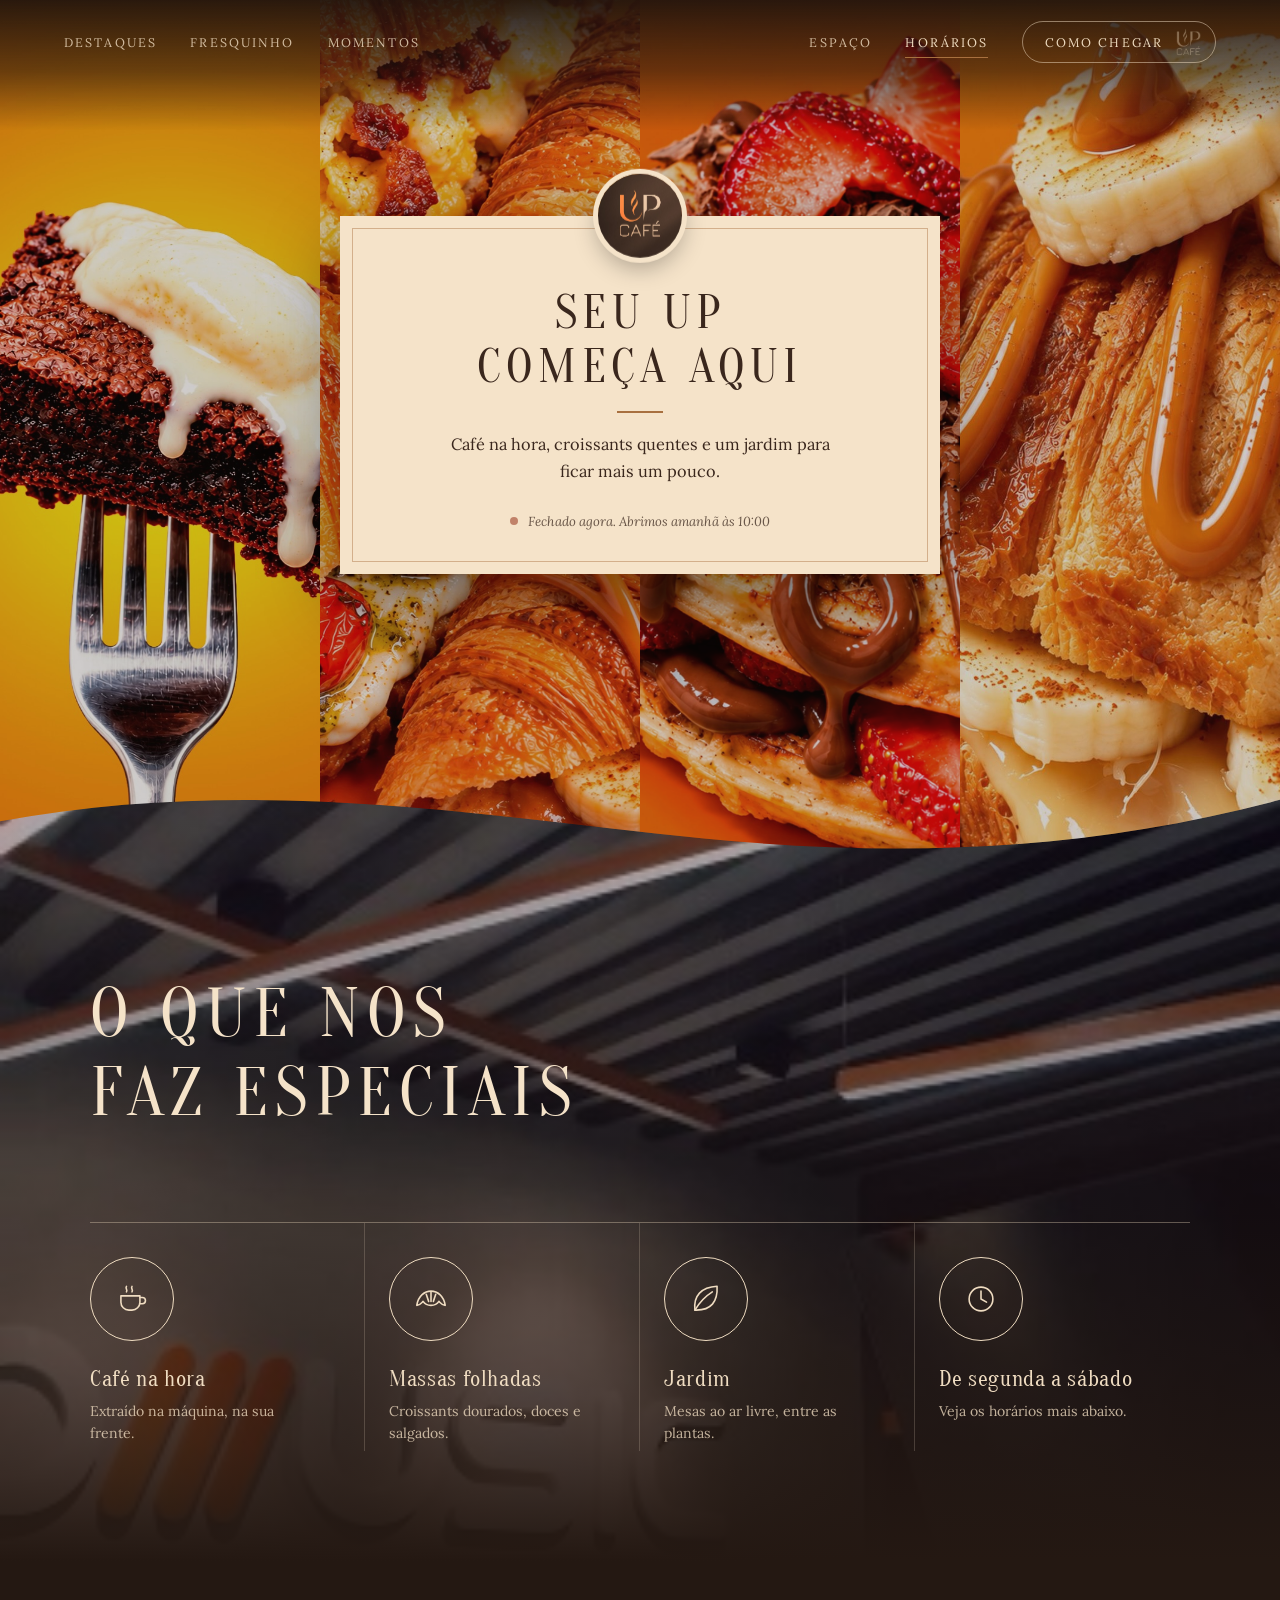
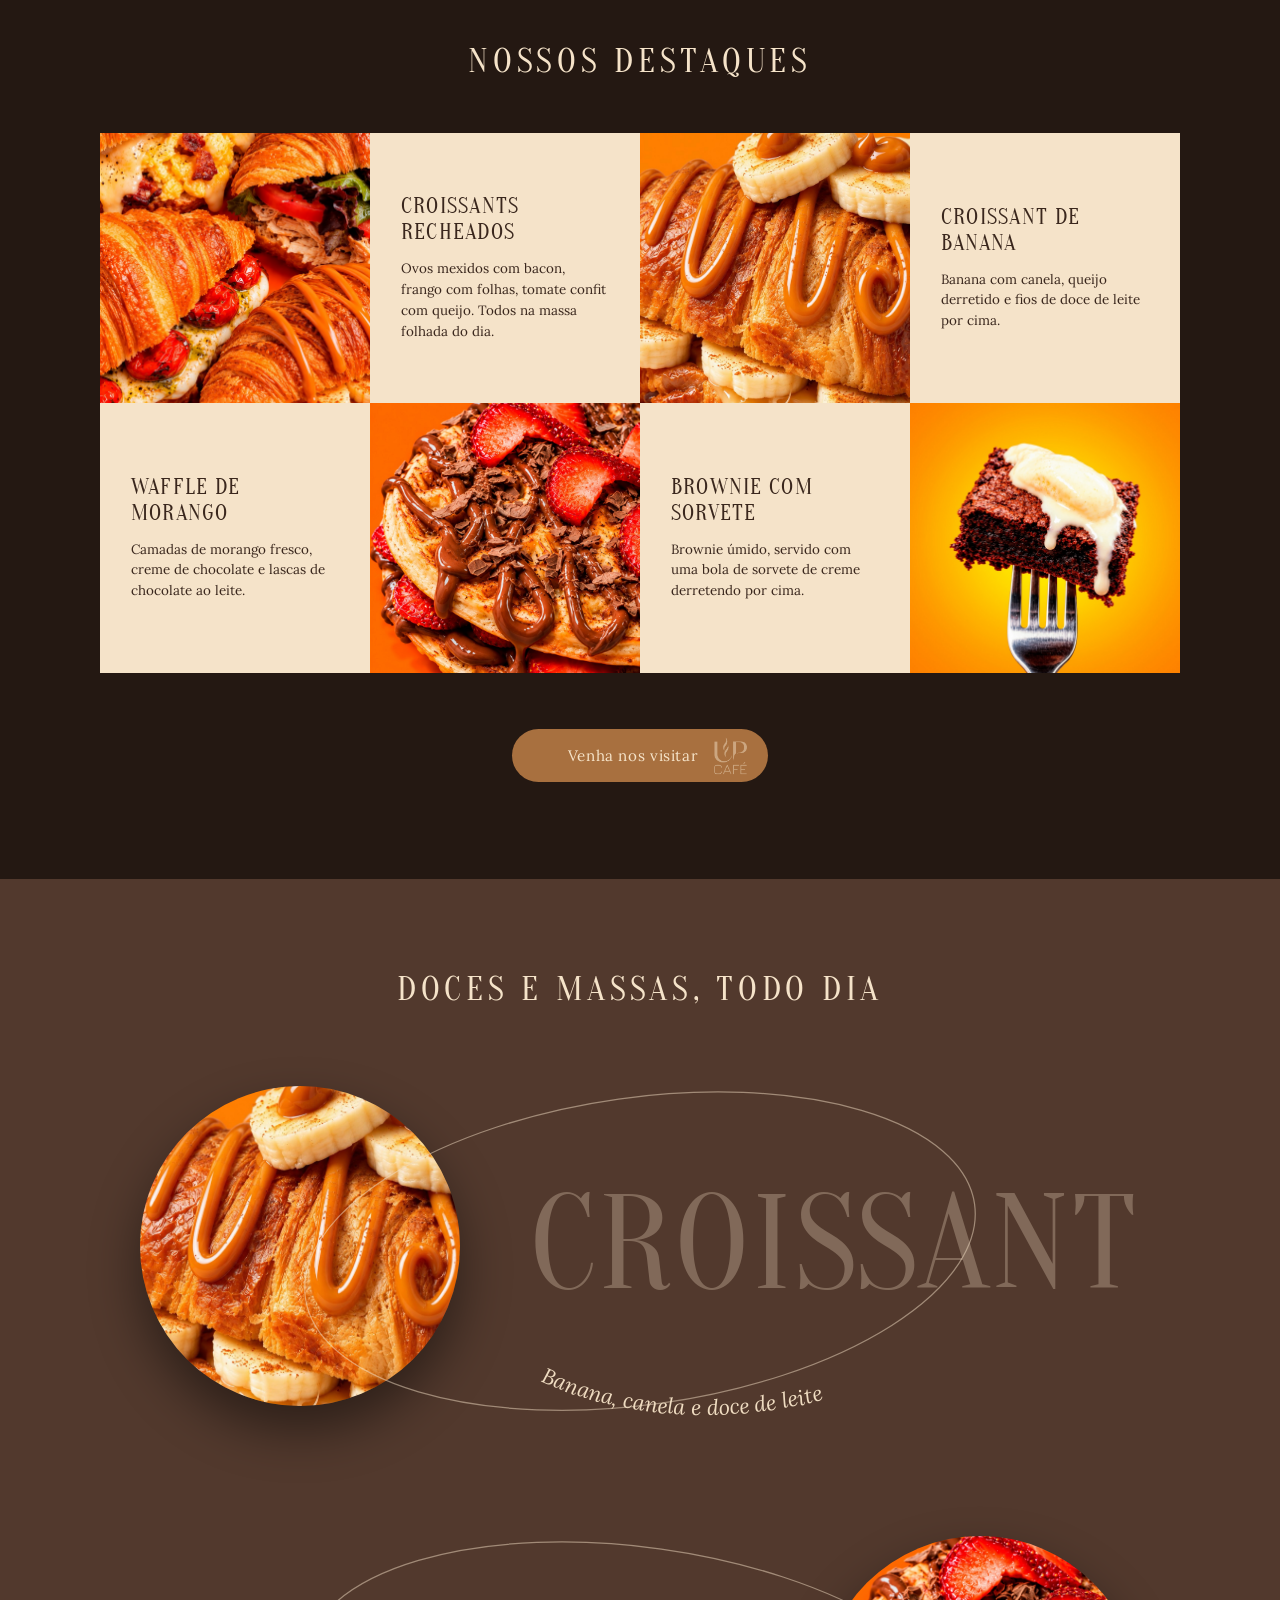
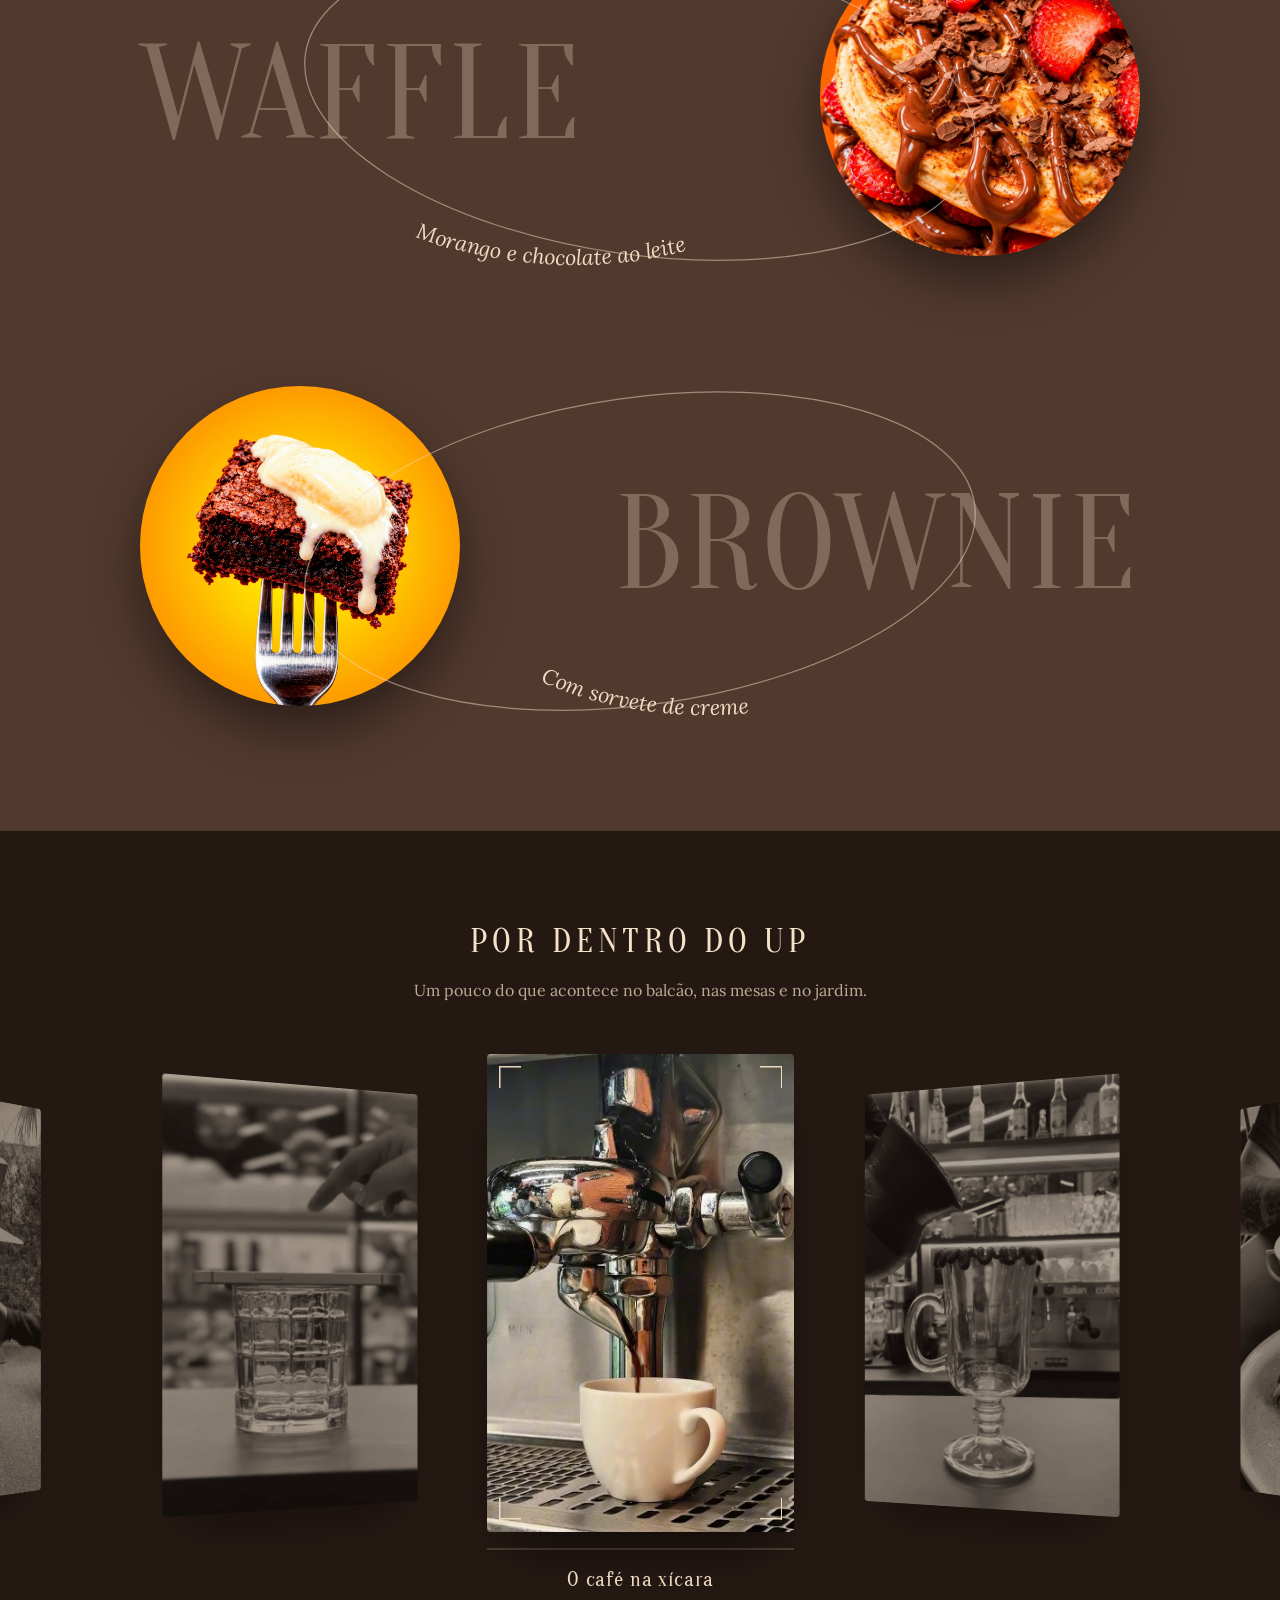
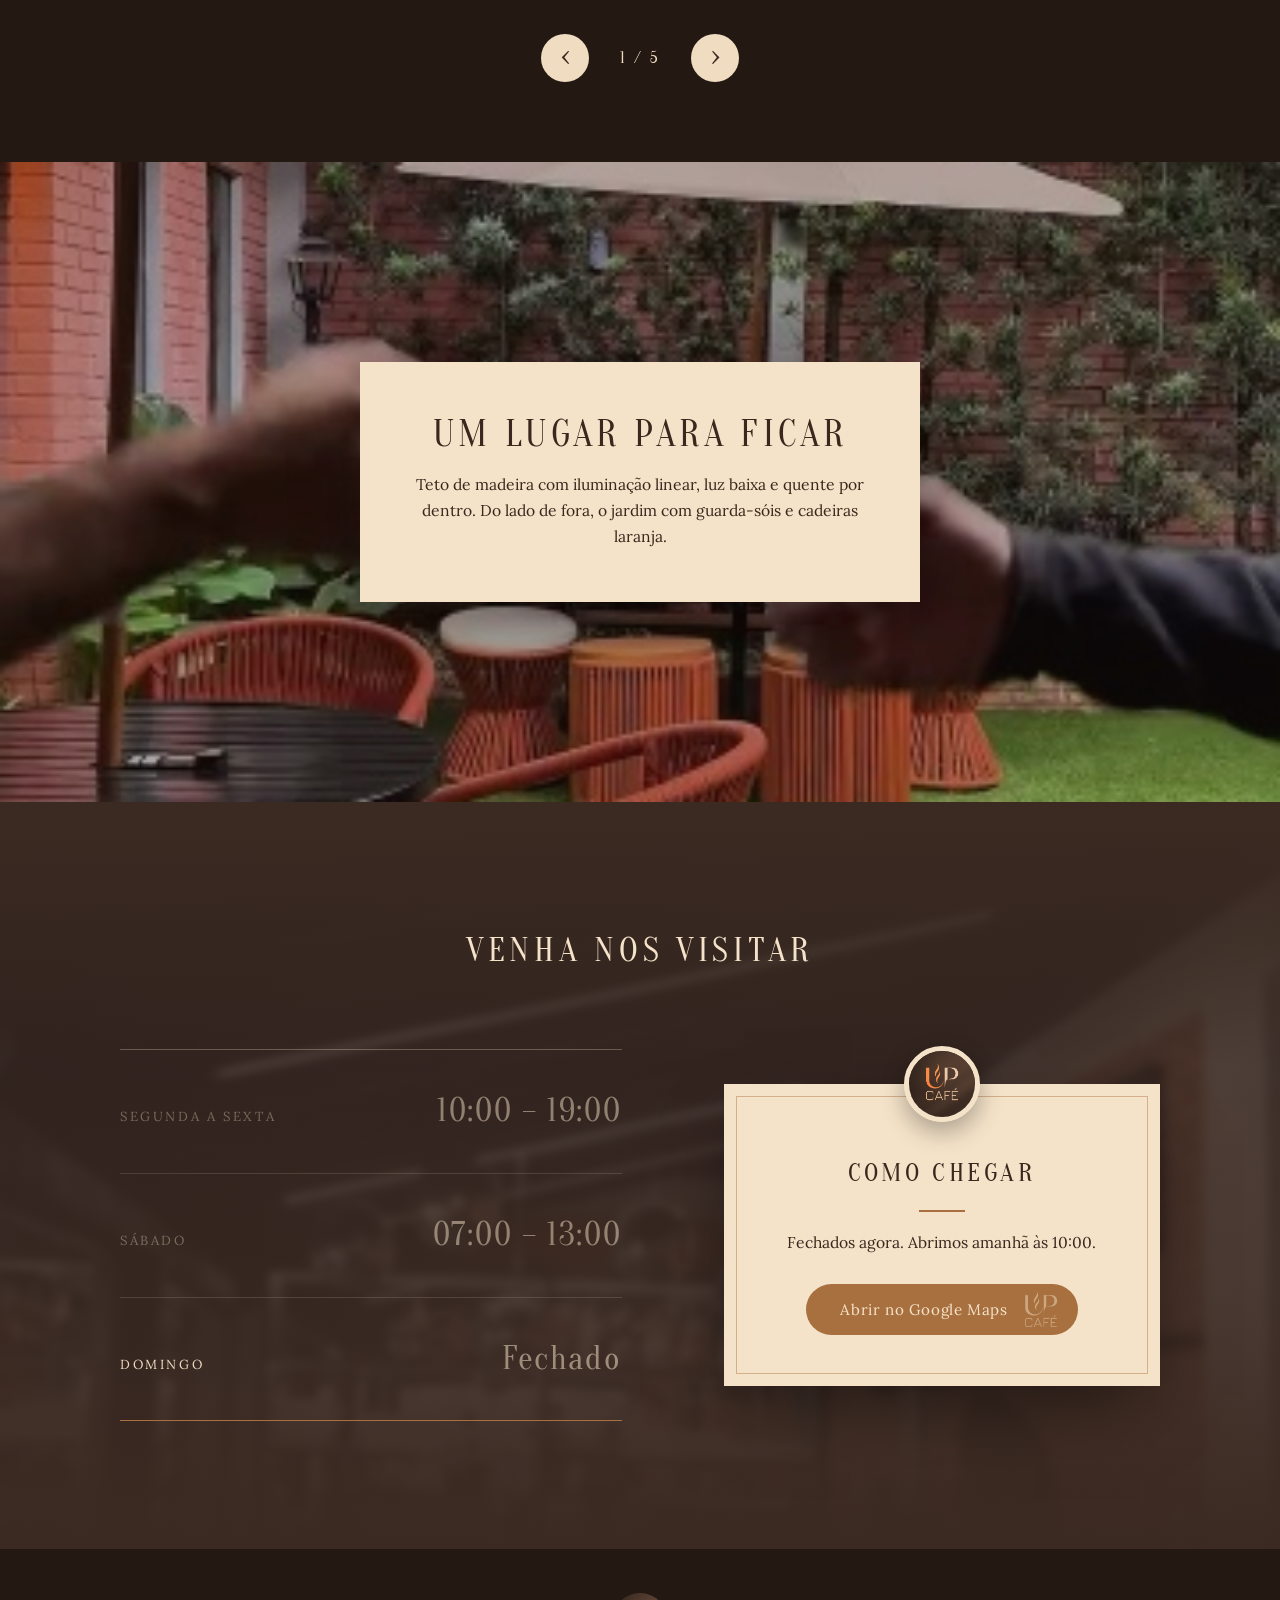
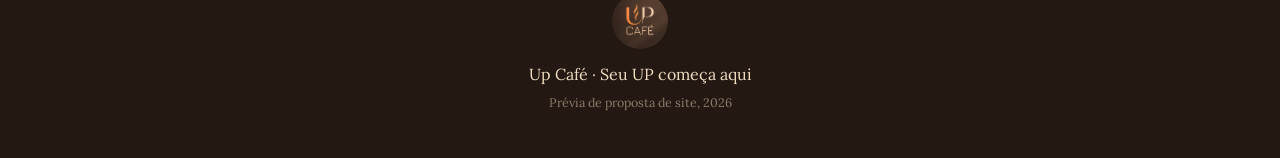
==== index.html @ 4f34eeb6 "Prévia do site do Up Café Site estático (HTML, CSS e JS) com hero, destaques, carrossel de vídeos, s" ====
<!doctype html>
<html lang="pt-BR">
<head>
<meta charset="utf-8">
<meta name="viewport" content="width=device-width, initial-scale=1">
<title>Up Café · Seu UP começa aqui</title>
<meta name="description" content="Up Café: café na hora, croissants, doces da casa, almoço e um jardim para ficar.">
<meta name="theme-color" content="#3b2a22">
<link rel="icon" href="assets/img/logo.jpg">
<link rel="preconnect" href="https://fonts.googleapis.com">
<link rel="preconnect" href="https://fonts.gstatic.com" crossorigin>
<link href="https://fonts.googleapis.com/css2?family=Lora:ital,wght@0,400;0,500;1,400&family=Oranienbaum&display=swap" rel="stylesheet">
<link rel="stylesheet" href="css/style.css">
</head>
<body>
<div class="backdrop" aria-hidden="true"></div>
<svg width="0" height="0" style="position:absolute" aria-hidden="true"><defs><clipPath id="heroClip" clipPathUnits="objectBoundingBox"><path d="M0 0H1V.93C.86 .985 .72 1 .55 .975C.38 .95 .2 .9 0 .955Z"/></clipPath></defs></svg>

<div class="site">

  <header class="nav" id="nav">
    <nav class="links left">
      <a href="#destaques">Destaques</a>
      <a href="#fresquinho">Fresquinho</a>
      <a href="#momentos">Momentos</a>
    </nav>
    <a href="#topo" class="logo" aria-label="Up Café, início"><img src="assets/img/logo.jpg" alt="Up Café"></a>
    <nav class="links right">
      <a href="#espaco">Espaço</a>
      <a href="#visite">Horários</a>
      <a href="#visite" class="navcta">Como chegar</a>
    </nav>
    <button class="burger" id="burger" aria-label="Abrir menu" aria-expanded="false"><i></i><i></i><i></i></button>
  </header>

  <div class="drawer" id="drawer">
    <a href="#destaques">Destaques</a>
    <a href="#fresquinho">Fresquinho</a>
    <a href="#momentos">Momentos</a>
    <a href="#espaco">Espaço</a>
    <a href="#visite">Horários</a>
  </div>

  <main id="topo">

    <!-- HERO -->
    <section class="hero">
      <div class="mosaic">
        <img src="assets/img/brownie.jpg" alt="">
        <img src="assets/img/croissants.jpg" alt="">
        <img src="assets/img/waffle.jpg" alt="">
        <img src="assets/img/banana.jpg" alt="">
      </div>
      <div class="paper hero-card">
        <img class="seal" src="assets/img/logo.jpg" alt="">
        <h1>Seu UP começa aqui</h1>
        <i class="rule" aria-hidden="true"></i>
        <p>Café na hora, croissants quentes e um jardim para ficar mais um pouco.</p>
        <p class="live" id="heroStatus"><i></i><span>—</span></p>
      </div>
    </section>

    <!-- O QUE NOS FAZ ESPECIAIS -->
    <section class="specials">
      <video class="specials-bg" autoplay muted loop playsinline preload="metadata" poster="assets/video/espaco.jpg">
        <source src="assets/video/espaco.mp4" type="video/mp4">
      </video>
      <div class="specials-in">
        <h2 class="title big">O que nos<br>faz especiais</h2>
        <ul class="icons">
          <li>
            <span class="ring"><svg viewBox="0 0 48 48"><path d="M10 20h24v8a10 10 0 0 1-10 10h-4a10 10 0 0 1-10-10z"/><path d="M34 22h3a4 4 0 0 1 0 8h-3"/><path d="M17 8c-2 3 2 4 0 7M24 8c-2 3 2 4 0 7"/></svg></span>
            <b>Café na hora</b>
            <small>Extraído na máquina, na sua frente.</small>
          </li>
          <li>
            <span class="ring"><svg viewBox="0 0 48 48"><path d="M6 32c2-12 10-18 18-18s16 6 18 18c-4 0-6-3-8-5-2 3-6 5-10 5s-8-2-10-5c-2 2-4 5-8 5z"/><path d="M18 18l3 9M30 18l-3 9M24 15v12"/></svg></span>
            <b>Massas folhadas</b>
            <small>Croissants dourados, doces e salgados.</small>
          </li>
          <li>
            <span class="ring"><svg viewBox="0 0 48 48"><path d="M10 38C8 20 18 9 38 8c1 20-8 30-26 30z"/><path d="M10 38C16 28 24 20 32 15"/></svg></span>
            <b>Jardim</b>
            <small>Mesas ao ar livre, entre as plantas.</small>
          </li>
          <li>
            <span class="ring"><svg viewBox="0 0 48 48"><circle cx="24" cy="24" r="15"/><path d="M24 14v10l7 4"/></svg></span>
            <b>De segunda a sábado</b>
            <small>Veja os horários mais abaixo.</small>
          </li>
        </ul>
      </div>
    </section>

    <!-- DESTAQUES -->
    <section class="featured" id="destaques">
      <h2 class="title">Nossos destaques</h2>
      <div class="pairs">
        <div class="pair">
          <img src="assets/img/croissants.jpg" alt="Croissants recheados" loading="lazy">
          <div class="paper tile"><h3>Croissants recheados</h3><p>Ovos mexidos com bacon, frango com folhas, tomate confit com queijo. Todos na massa folhada do dia.</p></div>
        </div>
        <div class="pair">
          <img src="assets/img/banana.jpg" alt="Croissant de banana com doce de leite" loading="lazy">
          <div class="paper tile"><h3>Croissant de banana</h3><p>Banana com canela, queijo derretido e fios de doce de leite por cima.</p></div>
        </div>
        <div class="pair flip">
          <img src="assets/img/waffle.jpg" alt="Waffle de morango com chocolate" loading="lazy">
          <div class="paper tile"><h3>Waffle de morango</h3><p>Camadas de morango fresco, creme de chocolate e lascas de chocolate ao leite.</p></div>
        </div>
        <div class="pair flip">
          <img src="assets/img/brownie.jpg" alt="Brownie com sorvete" loading="lazy">
          <div class="paper tile"><h3>Brownie com sorvete</h3><p>Brownie úmido, servido com uma bola de sorvete de creme derretendo por cima.</p></div>
        </div>
      </div>
      <a href="#visite" class="btn">Venha nos visitar</a>
    </section>

    <!-- FRESQUINHO -->
    <section class="fresh" id="fresquinho">
      <h2 class="title">Doces e massas, todo dia</h2>

      <div class="bake">
        <span class="ghost g1">Croissant</span>
        <img class="disc d1" src="assets/img/banana.jpg" alt="Croissant de banana" loading="lazy">
        <svg class="orbit o1" viewBox="0 0 700 420" aria-hidden="true">
          <ellipse cx="350" cy="215" rx="330" ry="150" transform="rotate(-8 350 215)"/>
          <path id="arc1" d="M240 335C330 385 470 390 590 340" fill="none" stroke="none"/>
          <text><textPath href="#arc1" startOffset="4%">Banana, canela e doce de leite</textPath></text>
        </svg>
      </div>

      <div class="bake rev">
        <span class="ghost g2">Waffle</span>
        <img class="disc d2" src="assets/img/waffle.jpg" alt="Waffle de morango" loading="lazy">
        <svg class="orbit o2" viewBox="0 0 700 420" aria-hidden="true">
          <ellipse cx="350" cy="215" rx="330" ry="150" transform="rotate(8 350 215)"/>
          <path id="arc2" d="M110 340C230 390 370 385 460 335" fill="none" stroke="none"/>
          <text><textPath href="#arc2" startOffset="6%">Morango e chocolate ao leite</textPath></text>
        </svg>
      </div>

      <div class="bake">
        <span class="ghost g3">Brownie</span>
        <img class="disc d3" src="assets/img/brownie.jpg" alt="Brownie com sorvete" loading="lazy">
        <svg class="orbit o3" viewBox="0 0 700 420" aria-hidden="true">
          <ellipse cx="350" cy="215" rx="330" ry="150" transform="rotate(-8 350 215)"/>
          <path id="arc3" d="M240 335C330 385 470 390 590 340" fill="none" stroke="none"/>
          <text><textPath href="#arc3" startOffset="4%">Com sorvete de creme</textPath></text>
        </svg>
      </div>
    </section>

    <!-- MOMENTOS -->
    <section class="moments" id="momentos">
      <h2 class="title">Por dentro do Up</h2>
      <p class="sub">Um pouco do que acontece no balcão, nas mesas e no jardim.</p>
      <div class="strip" id="strip">
        <figure class="clip"><div class="frame"><video muted loop playsinline preload="none" data-src="assets/video/espresso.mp4" poster="assets/video/espresso.jpg"></video></div><div class="bar"><i></i></div><figcaption>O café na xícara</figcaption></figure>
        <figure class="clip"><div class="frame"><video muted loop playsinline preload="none" data-src="assets/video/irish.mp4" poster="assets/video/irish.jpg"></video></div><div class="bar"><i></i></div><figcaption>Receitas de balcão</figcaption></figure>
        <figure class="clip"><div class="frame"><video muted loop playsinline preload="none" data-src="assets/video/trabalho.mp4" poster="assets/video/trabalho.jpg"></video></div><div class="bar"><i></i></div><figcaption>Trabalhe com sabor</figcaption></figure>
        <figure class="clip"><div class="frame"><video muted loop playsinline preload="none" data-src="assets/video/jardim.mp4" poster="assets/video/jardim.jpg"></video></div><div class="bar"><i></i></div><figcaption>O jardim</figcaption></figure>
        <figure class="clip"><div class="frame"><video muted loop playsinline preload="none" data-src="assets/video/copo.mp4" poster="assets/video/copo.jpg"></video></div><div class="bar"><i></i></div><figcaption>Detalhes do balcão</figcaption></figure>
      </div>
      <div class="arrows">
        <button id="prev" aria-label="Anterior">‹</button>
        <span class="count" id="count">1 / 5</span>
        <button id="next" aria-label="Próximo">›</button>
      </div>
    </section>

    <!-- ESPAÇO -->
    <section class="space" id="espaco">
      <video autoplay muted loop playsinline preload="metadata" poster="assets/video/jardim.jpg" class="space-bg">
        <source src="assets/video/jardim.mp4" type="video/mp4">
      </video>
      <div class="paper space-card">
        <h2>Um lugar para ficar</h2>
        <p>Teto de madeira com iluminação linear, luz baixa e quente por dentro. Do lado de fora, o jardim com guarda-sóis e cadeiras laranja.</p>
      </div>
    </section>

    <!-- VISITE -->
    <section class="visit" id="visite">
      <h2 class="title">Venha nos visitar</h2>
      <div class="visit-grid">
        <ul class="hours" id="hoursList">
          <li data-d="1,2,3,4,5"><span>Segunda a sexta</span><b>10:00 – 19:00</b></li>
          <li data-d="6"><span>Sábado</span><b>07:00 – 13:00</b></li>
          <li data-d="0" class="off"><span>Domingo</span><b>Fechado</b></li>
        </ul>
        <div class="paper where">
          <img class="seal2" src="assets/img/logo.jpg" alt="">
          <h3>Como chegar</h3>
          <i class="rule" aria-hidden="true"></i>
          <p id="openText">—</p>
          <a class="btn" href="https://share.google/fLKqauJnGn5Yjc4wM" target="_blank" rel="noopener">Abrir no Google Maps</a>
        </div>
      </div>
    </section>
  </main>

  <footer class="footer">
    <img src="assets/img/logo.jpg" alt="">
    <p>Up Café · Seu UP começa aqui</p>
    <small>Prévia de proposta de site, <span id="year"></span></small>
  </footer>
</div>

<a class="fly" id="fly" href="#topo" aria-label="Up Café, início"><img src="assets/img/logo.jpg" alt=""></a>

<script src="js/main.js"></script>
</body>
</html>
---- css/style.css ----
:root{
  --deep:#241812;
  --choc:#3b2a22;
  --mocha:#52392d;
  --paper:#f5e3c9;
  --cream:#efdcc1;
  --ink:#3a271d;
  --caramel:#a8703f;
  --caramel-d:#8e5b30;
  --line:rgba(239,220,193,.55);
  --display:'Oranienbaum',Georgia,serif;
  --body:'Lora',Georgia,serif;
}
*{box-sizing:border-box;margin:0;padding:0}
html{scroll-behavior:smooth;scroll-padding-top:90px}
body{background:var(--deep);color:var(--cream);font-family:var(--body);font-size:1rem;line-height:1.65;overflow-x:hidden}
img,video{display:block;max-width:100%}
a{color:inherit;text-decoration:none}
button{font:inherit;color:inherit;background:none;border:0;cursor:pointer}
ul{list-style:none}

/* fundo desfocado atrás da moldura */
.backdrop{position:fixed;inset:-40px;z-index:-1;background:url(../assets/video/jardim.jpg) center/cover;filter:blur(38px) brightness(.35) saturate(.8)}

/* moldura do site */
.site{overflow:clip;background:var(--deep)}

.title{font-family:var(--display);font-weight:400;text-transform:uppercase;letter-spacing:.14em;font-size:clamp(1.4rem,3vw,2.1rem);line-height:1.25;text-align:center;color:var(--paper)}
.paper{background:var(--paper);color:var(--ink)}
.btn{display:inline-block;padding:14px 56px;border-radius:99px;background:var(--caramel);color:var(--paper);font-size:.95rem;letter-spacing:.04em;transition:background .25s}
.btn:hover{background:var(--caramel-d)}
.btn.dark{background:var(--choc)}
.btn.dark:hover{background:var(--deep)}

/* nav */
.nav{position:sticky;top:0;z-index:20;display:grid;grid-template-columns:1fr auto 1fr;align-items:center;height:84px;margin-bottom:-84px;padding:0 clamp(20px,5vw,80px)}
.nav>*{position:relative;z-index:1}
.nav::before,.nav::after{content:"";position:absolute;left:0;right:0;top:0;pointer-events:none;transition:opacity .45s}
.nav::before{bottom:-46px;background:linear-gradient(180deg,rgba(28,18,13,.92) 0%,rgba(28,18,13,.55) 55%,rgba(28,18,13,0) 100%)}
.nav::after{bottom:0;opacity:0;background:rgba(48,33,26,.7);-webkit-backdrop-filter:blur(14px) saturate(1.15);backdrop-filter:blur(14px) saturate(1.15);border-bottom:1px solid rgba(239,220,193,.14)}
.nav.scrolled::before{opacity:0}
.nav.scrolled::after{opacity:1}
.links{display:flex;align-items:center;gap:clamp(18px,2.6vw,38px);font-size:.78rem;letter-spacing:.17em;text-transform:uppercase}
.links.right{justify-content:flex-end}
.links a{position:relative;padding:6px 0;opacity:.82;transition:opacity .3s,color .3s}
.links a::after{content:"";position:absolute;left:0;right:0;bottom:0;height:1px;background:var(--caramel);transform:scaleX(0);transform-origin:right;transition:transform .35s}
.links a:hover,.links a.active{opacity:1}
.links a:hover::after,.links a.active::after{transform:scaleX(1);transform-origin:left}
.links a.navcta{padding:10px 22px;border:1px solid rgba(239,220,193,.5);border-radius:99px;opacity:1;transition:background .3s,color .3s,border-color .3s}
.links a.navcta::after{display:none}
.links a.navcta:hover{background:var(--cream);color:var(--ink);border-color:var(--cream)}
.logo{position:relative;display:block}
.logo img{width:64px;height:64px;border-radius:50%;visibility:hidden}
.fly{position:fixed;left:0;top:0;z-index:30;display:block;border-radius:50%;will-change:transform;opacity:0}
.fly img{display:block;width:100%;height:100%;border-radius:50%}
.burger{display:none;justify-self:end;width:44px;height:44px;position:relative}
.burger i{position:absolute;left:8px;right:8px;height:2px;background:var(--cream);border-radius:2px;transition:.3s}
.burger i:nth-child(1){top:14px}.burger i:nth-child(2){top:21px}.burger i:nth-child(3){top:28px}
.burger[aria-expanded=true] i:nth-child(1){top:21px;transform:rotate(45deg)}
.burger[aria-expanded=true] i:nth-child(2){opacity:0}
.burger[aria-expanded=true] i:nth-child(3){top:21px;transform:rotate(-45deg)}
.drawer{display:none}

/* hero */
.hero{position:relative;z-index:2;clip-path:url(#heroClip);min-height:max(760px,calc(100svh - 40px));display:grid;place-items:center;padding:100px 20px 170px;overflow:hidden}
.mosaic{position:absolute;inset:0;display:grid;grid-template-columns:repeat(4,1fr)}
.mosaic img{width:100%;height:100%;object-fit:cover;filter:saturate(.92)}
.mosaic::after{content:"";position:absolute;inset:0;background:rgba(36,24,18,.22)}
.hero-card{position:relative;z-index:2;width:min(600px,100%);padding:clamp(56px,6vw,70px) clamp(26px,5vw,60px) clamp(32px,4vw,42px);text-align:center;box-shadow:0 30px 70px rgba(0,0,0,.4);animation:rise 1.1s cubic-bezier(.2,.7,.2,1) both}
.hero-card::before{content:"";position:absolute;inset:12px;border:1px solid rgba(168,112,63,.45);pointer-events:none}
.seal{position:absolute;left:50%;top:0;width:84px;height:84px;border-radius:50%;transform:translate(-50%,-50%);visibility:hidden}
.hero-card h1{text-wrap:balance;font-family:var(--display);font-weight:400;text-transform:uppercase;letter-spacing:.12em;font-size:clamp(1.9rem,4.2vw,3rem);line-height:1.12;margin-bottom:18px}
.rule{display:block;width:46px;height:1.5px;background:var(--caramel);margin:0 auto 18px}
.hero-card p{font-size:1.02rem;max-width:400px;margin:0 auto}
.hero-card .live{display:flex;align-items:center;justify-content:center;gap:10px;margin-top:26px;font-size:.82rem;font-style:italic;opacity:.75}
.live i{width:8px;height:8px;border-radius:50%;background:#6b9a54;flex:none}
.live.closed i{background:#b0624a}
@keyframes rise{from{opacity:0;transform:translateY(28px)}}

/* especiais */
.specials{position:relative;z-index:1;margin-top:clamp(-120px,-8vw,-50px);padding:clamp(150px,17vw,230px) clamp(20px,5vw,80px) 0;overflow:hidden;min-height:760px;display:flex;align-items:center;padding-bottom:0}
.specials-bg{position:absolute;inset:0;width:100%;height:100%;object-fit:cover}
.specials::before{content:"";position:absolute;inset:0;z-index:1;background:linear-gradient(180deg,rgba(36,24,18,.2),rgba(36,24,18,.5) 55%,var(--deep))}
.specials-in{position:relative;z-index:2;width:min(1100px,100%);margin:0 auto;padding-bottom:110px}
.title.big{text-align:left;font-size:clamp(2.2rem,5.6vw,4.4rem);letter-spacing:.1em;line-height:1.12;max-width:760px}
.icons{display:grid;grid-template-columns:repeat(4,1fr);margin-top:clamp(50px,7vw,90px);border-top:1px solid rgba(239,220,193,.35)}
.icons li{position:relative;padding:34px 24px 6px;border-right:1px solid rgba(239,220,193,.2);transition:background .4s}
.icons li:first-child{padding-left:0}
.icons li:last-child{border-right:0}
.icons li:hover{background:rgba(239,220,193,.05)}
.icons li:first-child:hover{background:linear-gradient(90deg,transparent,rgba(239,220,193,.05) 30%)}
.ring{display:grid;place-items:center;width:84px;height:84px;margin-bottom:26px;border:1.5px solid var(--cream);border-radius:50%;transition:transform .4s,background .4s}
.ring svg{width:38px;height:38px;fill:none;stroke:var(--cream);stroke-width:2;stroke-linecap:round;stroke-linejoin:round}
.icons li:hover .ring{background:var(--cream);transform:translateY(-4px)}
.icons li:hover .ring svg{stroke:var(--ink)}
.icons b{display:block;font-family:var(--display);font-weight:400;font-size:1.35rem;letter-spacing:.03em;line-height:1.2}
.icons small{display:block;font-size:.88rem;opacity:.78;max-width:210px;margin-top:8px;line-height:1.55}

/* destaques */
.featured{background:var(--deep);padding:80px clamp(20px,5vw,80px) 90px;text-align:center}
.pairs{display:grid;grid-template-columns:1fr 1fr;max-width:1080px;margin:50px auto 56px;text-align:left}
.pair{display:grid;grid-template-columns:1fr 1fr}
.pair.flip{direction:rtl}
.pair.flip>*{direction:ltr}
.pair img{width:100%;aspect-ratio:1;object-fit:cover}
.tile{aspect-ratio:1;display:flex;flex-direction:column;justify-content:center;padding:clamp(14px,2.4vw,32px)}
.tile h3{font-family:var(--display);font-weight:400;text-transform:uppercase;letter-spacing:.06em;font-size:clamp(1rem,1.7vw,1.35rem);line-height:1.2;margin-bottom:12px}
.tile p{font-size:clamp(.78rem,1.05vw,.92rem);line-height:1.55}

/* fresquinho */
.fresh{background:var(--mocha);padding:90px clamp(20px,5vw,80px) 70px;overflow:hidden}
.bake{position:relative;max-width:1000px;height:clamp(300px,42vw,430px);margin:20px auto 0}
.ghost{position:absolute;top:50%;transform:translateY(-50%);font-family:var(--display);text-transform:uppercase;font-size:clamp(3.2rem,10.5vw,8.6rem);line-height:1;letter-spacing:.02em;color:rgba(239,220,193,.3);white-space:nowrap;user-select:none}
.g1{right:0}.g2{left:0}.g3{right:0}
.disc{position:absolute;top:50%;width:clamp(190px,30vw,320px);aspect-ratio:1;border-radius:50%;object-fit:cover;transform:translateY(-50%);box-shadow:0 24px 50px rgba(0,0,0,.45);transition:transform .6s}
.bake:hover .disc{transform:translateY(-50%) rotate(-3deg) scale(1.03)}
.d1{left:0}.d2{right:0}.d3{left:0}
.orbit{position:absolute;inset:0;width:100%;height:100%;overflow:visible;pointer-events:none}
.orbit ellipse{fill:none;stroke:rgba(239,220,193,.5);stroke-width:1.2}
.orbit text{fill:var(--cream);font-family:var(--body);font-style:italic;font-size:21px}
@media (max-width:700px){.orbit text{font-size:26px}}

/* momentos */
.moments{background:var(--deep);padding:90px 0 80px;overflow:hidden}
.sub{text-align:center;opacity:.75;margin-top:14px;padding:0 20px}
.strip{--w:clamp(220px,24vw,310px);display:flex;gap:clamp(18px,3vw,44px);overflow-x:auto;scroll-snap-type:x mandatory;padding:50px calc(50vw - var(--w)/2) 24px;scrollbar-width:none;cursor:grab;user-select:none;-webkit-user-select:none}
.strip::-webkit-scrollbar{display:none}
.strip.drag{cursor:grabbing;scroll-snap-type:none}
.clip{flex:0 0 var(--w);scroll-snap-align:center;transform:perspective(1100px) translateZ(0) rotateY(calc(var(--o,0) * -26deg)) scale(calc(1 - var(--d,1) * .14));opacity:calc(1 - var(--d,1) * .5);filter:grayscale(1) sepia(.35);backface-visibility:hidden;will-change:transform,opacity;outline:1px solid transparent;transition:filter .6s}
.clip.on{filter:none}
.frame{position:relative;aspect-ratio:9/14;border-radius:4px;overflow:hidden;background:var(--choc);box-shadow:0 30px 60px -24px rgba(0,0,0,.75)}
.frame video{width:100%;height:100%;object-fit:cover;pointer-events:none;transform:scale(1.06)}
/* cantos de enquadramento */
.frame::before{content:"";position:absolute;inset:12px;z-index:2;pointer-events:none;opacity:0;transform:scale(1.08);transition:opacity .5s,transform .6s cubic-bezier(.2,.7,.2,1);
  --c:var(--cream);--t:1.5px;--l:22px;
  background:
   linear-gradient(var(--c),var(--c)) top left/var(--l) var(--t),linear-gradient(var(--c),var(--c)) top left/var(--t) var(--l),
   linear-gradient(var(--c),var(--c)) top right/var(--l) var(--t),linear-gradient(var(--c),var(--c)) top right/var(--t) var(--l),
   linear-gradient(var(--c),var(--c)) bottom left/var(--l) var(--t),linear-gradient(var(--c),var(--c)) bottom left/var(--t) var(--l),
   linear-gradient(var(--c),var(--c)) bottom right/var(--l) var(--t),linear-gradient(var(--c),var(--c)) bottom right/var(--t) var(--l);
  background-repeat:no-repeat}
/* brilho que passa */
.frame::after{content:"";position:absolute;top:0;bottom:0;left:-60%;width:40%;z-index:2;pointer-events:none;background:linear-gradient(100deg,transparent,rgba(255,240,220,.22),transparent);transform:skewX(-14deg);opacity:0}
.clip.on .frame::before{opacity:1;transform:none}
.clip.on .frame::after{animation:sheen 4.5s 1s infinite}
@keyframes sheen{0%{left:-60%;opacity:1}30%,100%{left:130%;opacity:1}}
.bar{height:2px;margin-top:16px;background:rgba(239,220,193,.2);overflow:hidden;opacity:0;transition:opacity .4s}
.bar i{display:block;height:100%;width:calc(var(--p,0) * 100%);background:var(--orange)}
.clip.on .bar{opacity:1}
.clip figcaption{margin-top:12px;text-align:center;font-family:var(--display);font-size:1.3rem;letter-spacing:.04em;opacity:calc(1 - var(--d,1) * 1.6);transform:translateY(calc(var(--d,1) * 10px))}
.arrows{display:flex;align-items:center;justify-content:center;gap:16px;margin-top:14px}
.arrows button{width:48px;height:48px;border-radius:50%;background:var(--cream);color:var(--ink);font-size:1.5rem;line-height:1;padding-bottom:3px;transition:background .25s}
.arrows button:hover{background:var(--caramel);color:var(--paper)}
.count{font-family:var(--display);letter-spacing:.16em;min-width:70px;text-align:center}

/* espaço */
.space{position:relative;min-height:min(80vh,640px);display:grid;place-items:center;padding:80px 20px;overflow:hidden}
.space-bg{position:absolute;inset:0;width:100%;height:100%;object-fit:cover}
.space::before{content:"";position:absolute;inset:0;background:rgba(36,24,18,.3);z-index:1}
.space-card{position:relative;z-index:2;width:min(560px,100%);padding:clamp(32px,5vw,52px);text-align:center;box-shadow:0 20px 60px rgba(0,0,0,.4)}
.space-card h2{font-family:var(--display);font-weight:400;text-transform:uppercase;letter-spacing:.12em;font-size:clamp(1.6rem,3.2vw,2.3rem);line-height:1.15;margin-bottom:16px}
.space-card p{font-size:.98rem}

/* visite */
.visit{position:relative;isolation:isolate;overflow:hidden;background:var(--choc);padding:clamp(90px,10vw,140px) clamp(20px,5vw,80px)}
.visit::before{content:"";position:absolute;inset:-20px;z-index:-2;background:url(../assets/video/espaco_50.jpg) center/cover;filter:blur(5px) saturate(.8);opacity:.4}
.visit::after{content:"";position:absolute;inset:0;z-index:-1;background:linear-gradient(180deg,var(--choc) 0%,rgba(59,42,34,.55) 35%,rgba(59,42,34,.75) 70%,var(--choc) 100%)}
.visit-grid{display:grid;grid-template-columns:1.15fr 1fr;gap:clamp(40px,8vw,120px);max-width:1040px;margin:clamp(50px,6vw,80px) auto 0;align-items:center}
.hours{border-top:1px solid rgba(239,220,193,.3)}
.hours li{position:relative;display:flex;justify-content:space-between;align-items:baseline;gap:20px;padding:34px 0;border-bottom:1px solid rgba(239,220,193,.3)}
.hours li{transition:opacity .4s}
.hours li span{font-size:.82rem;letter-spacing:.2em;text-transform:uppercase;opacity:.75}
.hours li b{font-family:var(--display);font-weight:400;font-size:clamp(1.5rem,2.6vw,2.1rem);letter-spacing:.05em}
.hours li.off b{opacity:.55}
.hours:has(.today) li:not(.today){opacity:.5}
.hours li.today{border-bottom-color:var(--caramel)}
.hours li.today span{opacity:1}
.where{position:relative;padding:68px 34px 44px;text-align:center;box-shadow:0 30px 70px -20px rgba(0,0,0,.55)}
.where::before{content:"";position:absolute;inset:12px;border:1px solid rgba(168,112,63,.45);pointer-events:none}
.seal2{position:absolute;left:50%;top:0;width:76px;height:76px;border-radius:50%;transform:translate(-50%,-50%);border:5px solid var(--paper);box-shadow:0 10px 24px rgba(0,0,0,.3)}
.where h3{font-family:var(--display);font-weight:400;text-transform:uppercase;letter-spacing:.14em;font-size:1.6rem;margin-bottom:16px}
.where .rule{margin-bottom:18px}
.where p{margin-bottom:28px;font-size:.98rem}
.where .btn{padding:13px 34px}

/* footer */
.footer{background:var(--deep);text-align:center;padding:44px 20px}
.footer img{width:56px;margin:0 auto 12px;border-radius:50%}
.footer small{opacity:.5;font-size:.78rem}

/* surgir ao rolar: só nos títulos */
.js .title{opacity:0;transform:translateY(16px);transition:opacity .8s,transform .8s}
.js .title.in{opacity:1;transform:none}

/* responsivo */
@media (max-width:900px){
  .nav{grid-template-columns:auto 1fr;height:76px;margin-bottom:-76px}
  .links{display:none}
  .logo{justify-self:start}
  .burger{display:block}
  .drawer{position:sticky;top:76px;z-index:19;background:var(--choc);display:grid;max-height:0;overflow:hidden;transition:max-height .4s}
  .drawer.open{max-height:380px;border-bottom:1px solid rgba(239,220,193,.15)}
  .drawer a{padding:14px 28px;border-top:1px solid rgba(239,220,193,.1)}
  .mosaic{grid-template-columns:1fr 1fr;grid-template-rows:1fr 1fr}
  .icons{grid-template-columns:1fr 1fr}
  .icons li,.icons li:first-child{padding:28px 18px 28px 0;border-right:0;border-bottom:1px solid rgba(239,220,193,.2)}
    .pairs{grid-template-columns:1fr}
  .visit-grid{grid-template-columns:1fr}
}
@media (max-width:560px){
  .pair{grid-template-columns:1fr}
  .pair.flip{direction:ltr}
  .tile{aspect-ratio:auto;padding:26px 22px}
  .tile p{font-size:.9rem}
  .ghost{font-size:3.4rem}
  .bake{height:300px}
}
@media (prefers-reduced-motion:reduce){
  html{scroll-behavior:auto}
  *{transition:none!important}
  .js .title{opacity:1;transform:none}
}

/* marca do Up Café dentro dos botões */
.btn,.links a.navcta{position:relative;isolation:isolate;overflow:hidden}
.btn{padding-right:70px}
.links a.navcta{padding-right:52px}
.btn::before,.links a.navcta::before{content:"";position:absolute;z-index:-1;pointer-events:none;
  right:20px;top:50%;height:74%;aspect-ratio:511/574;
  background:url(../assets/img/logo-mark-cream.png) center/contain no-repeat;opacity:.5;
  transform:translateY(-50%);
  transition:transform .6s cubic-bezier(.2,.7,.2,1),opacity .4s}
.links a.navcta::before{right:14px;height:70%;opacity:.4}
.btn:hover::before,.links a.navcta:hover::before{opacity:.95;transform:translateY(-50%) scale(1.12) rotate(-6deg)}
.where .btn{padding-right:70px}
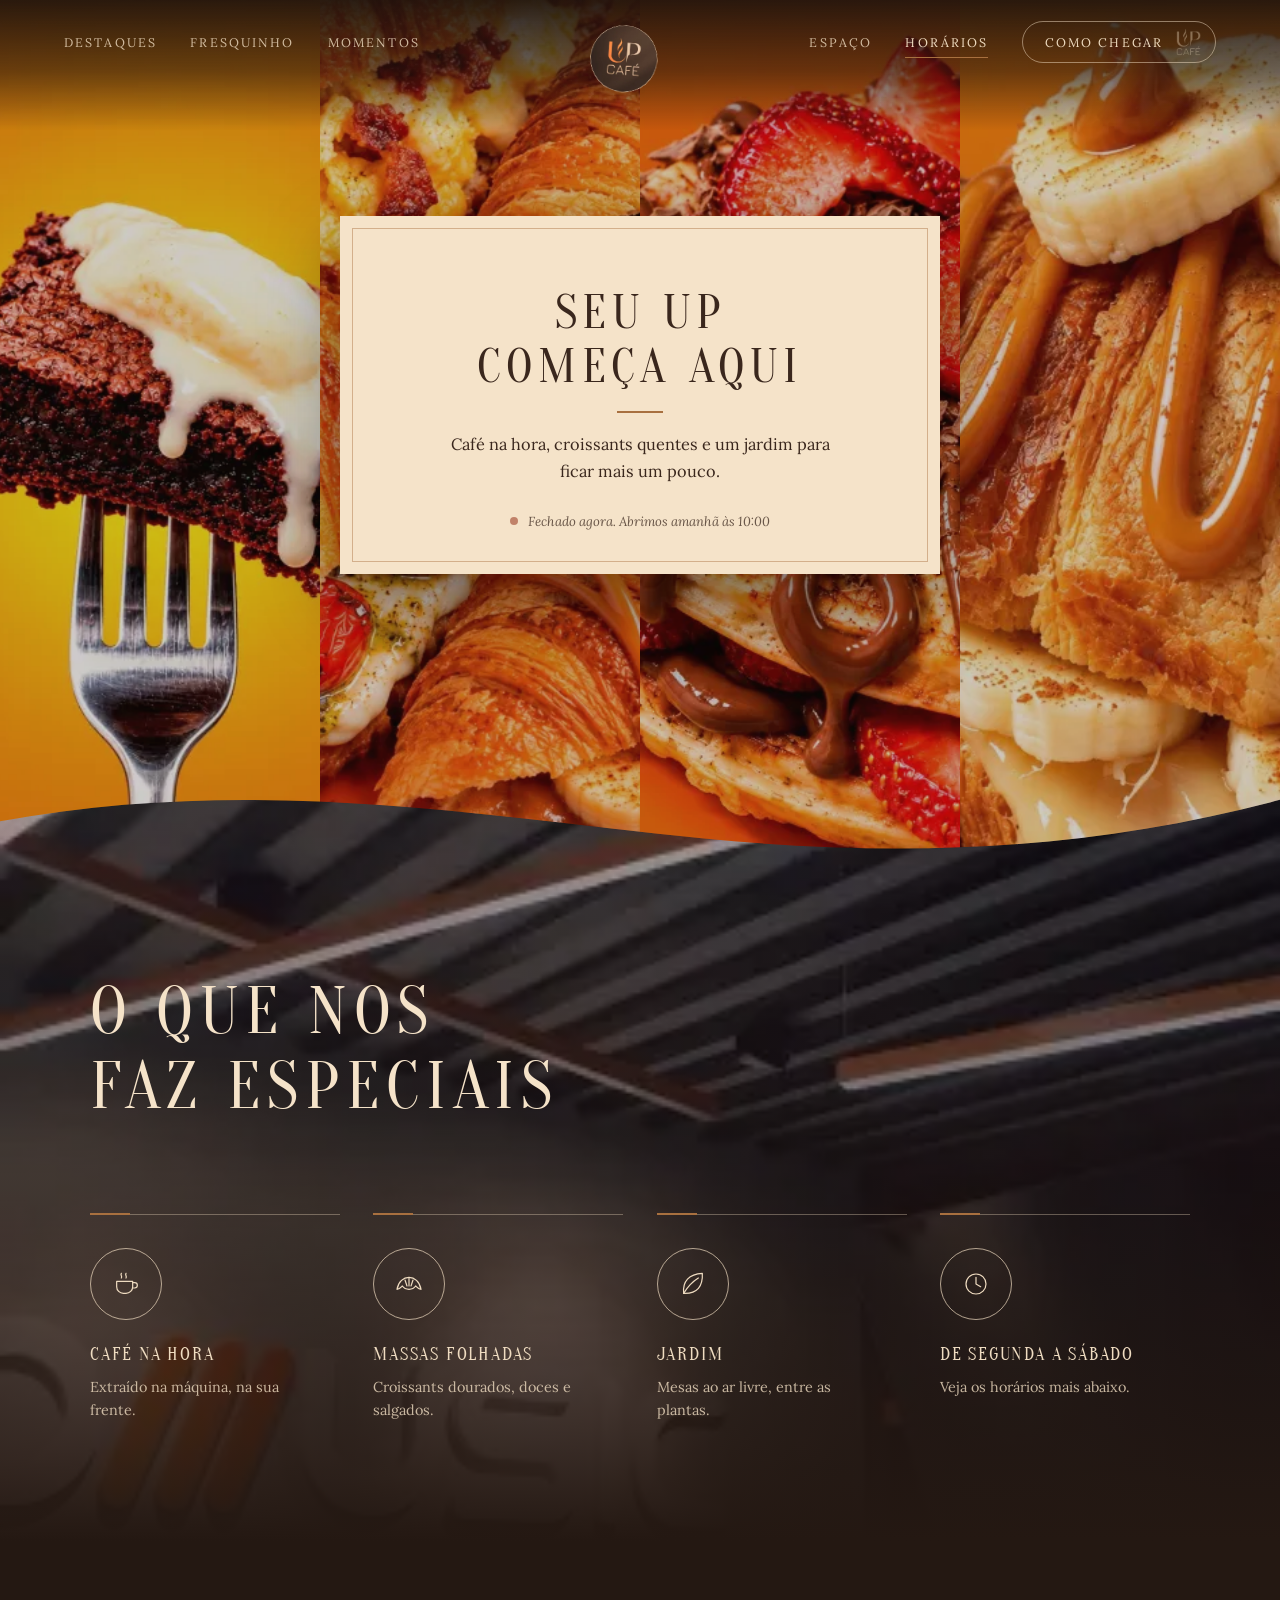
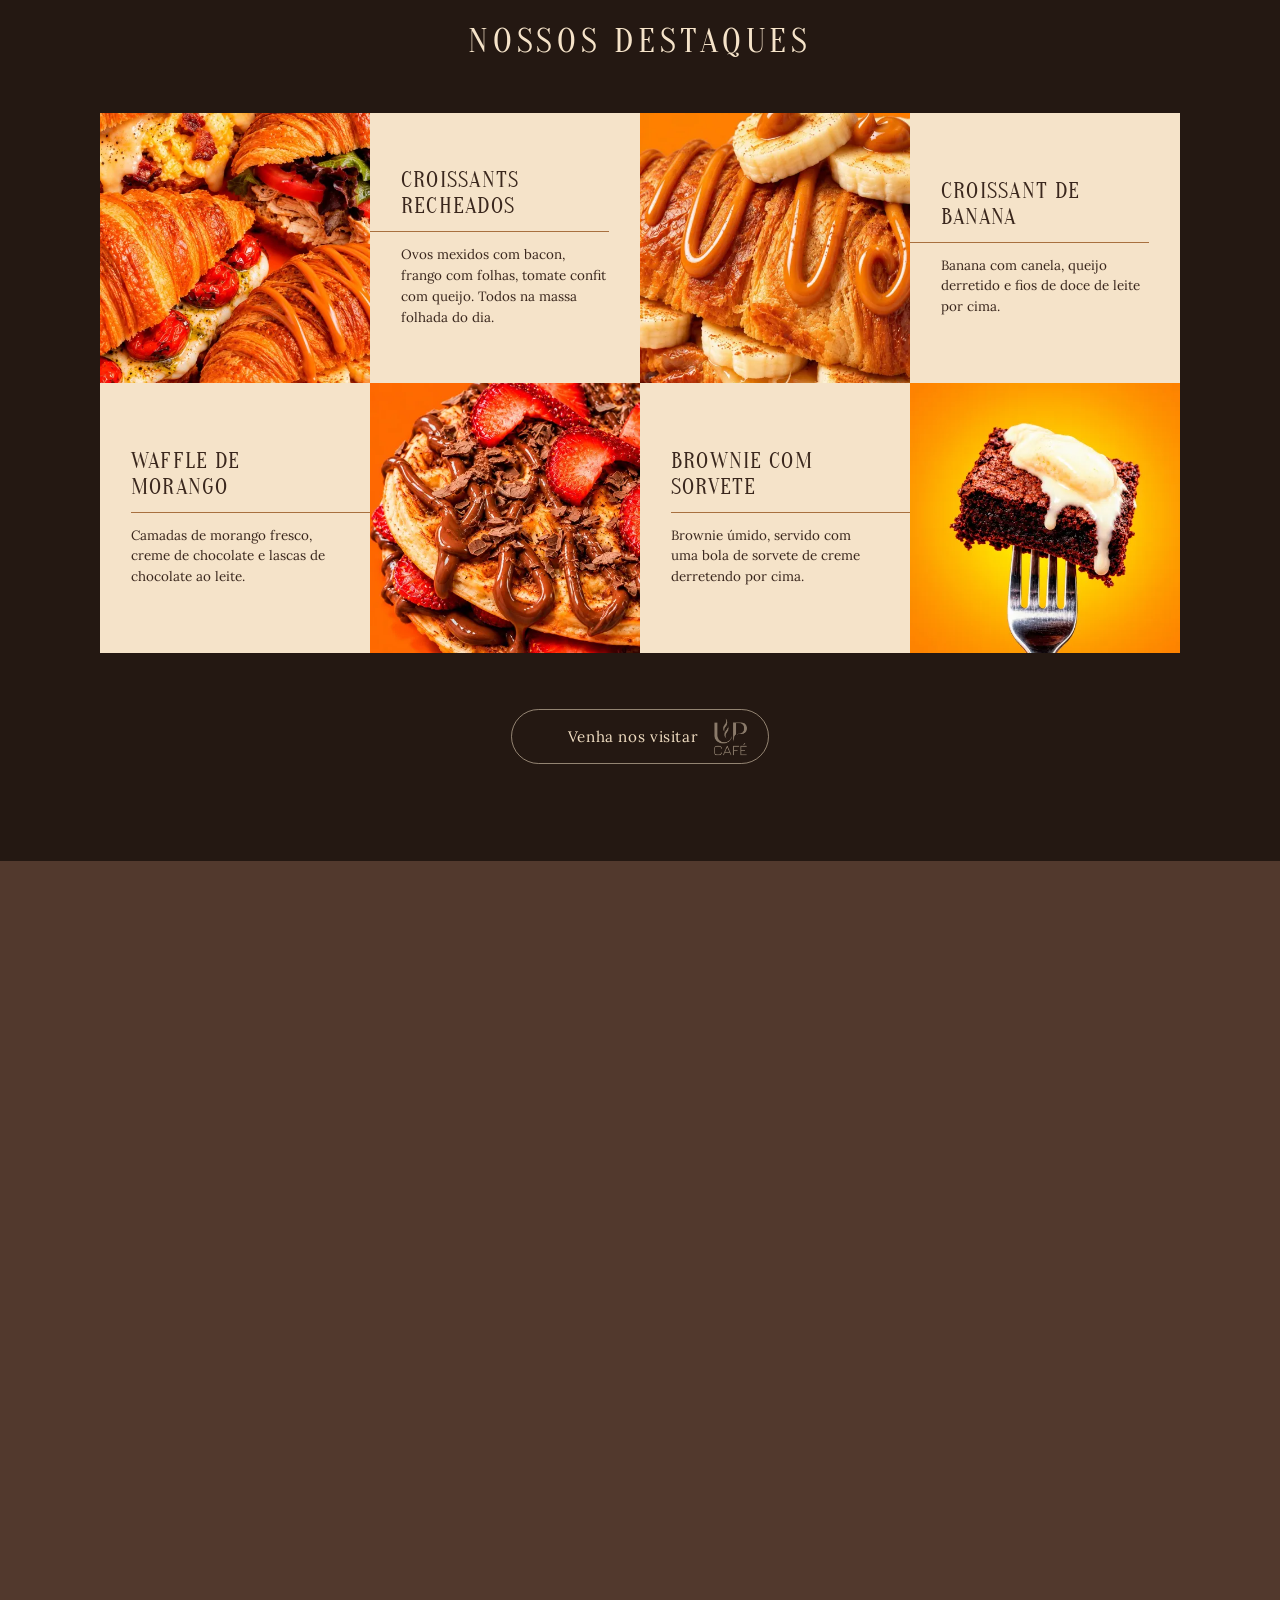
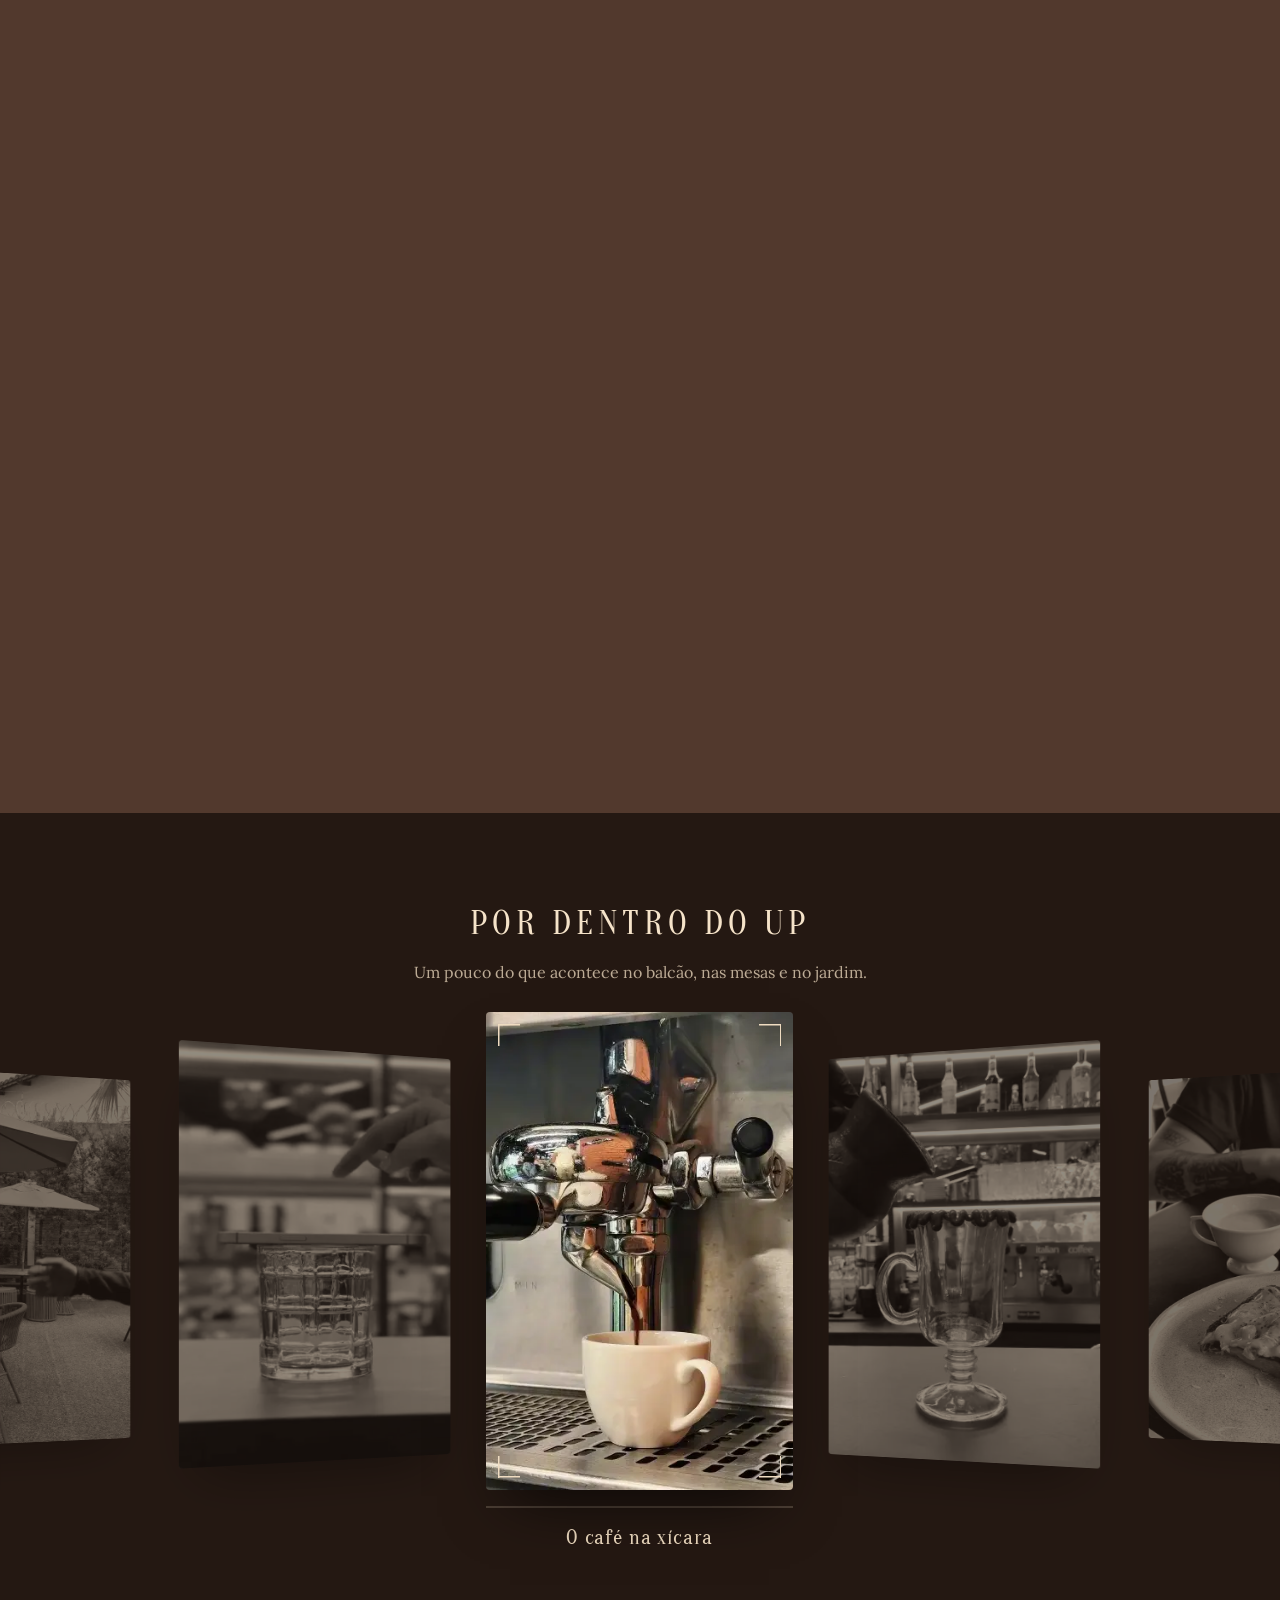
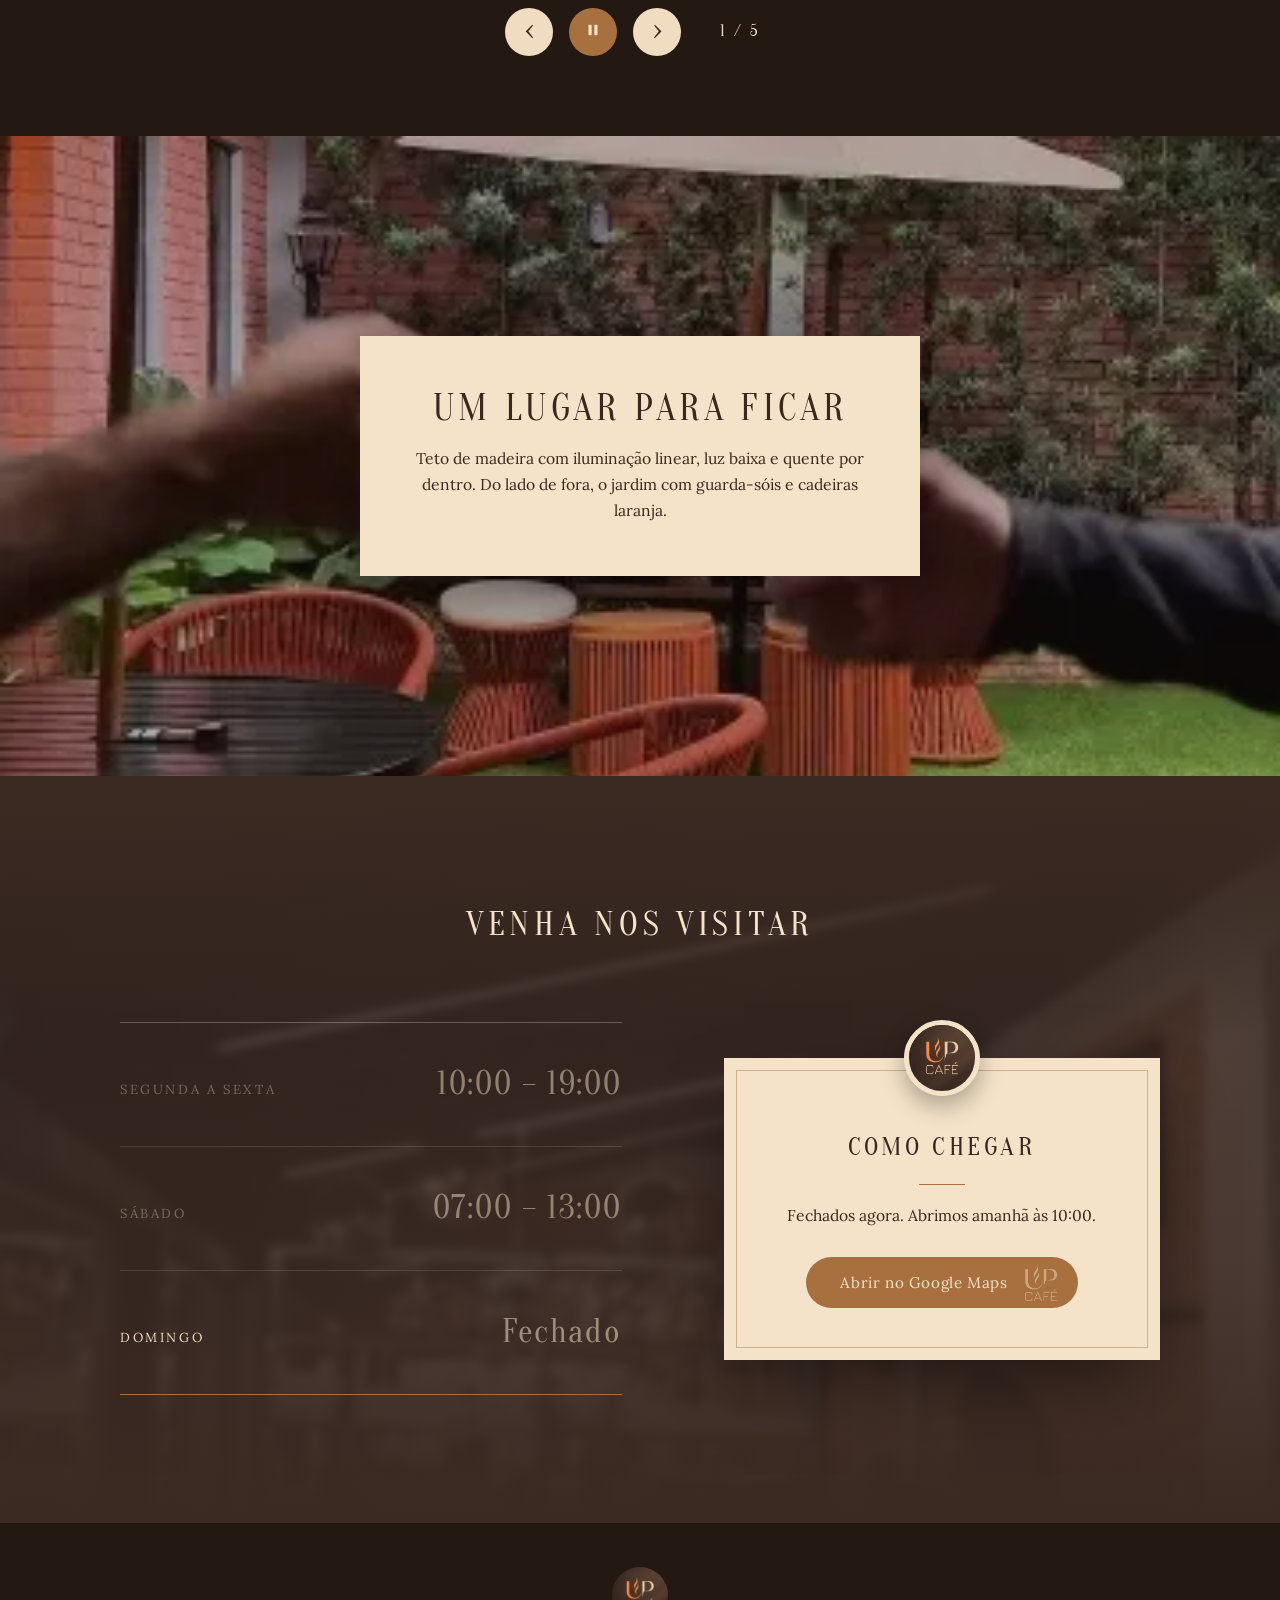
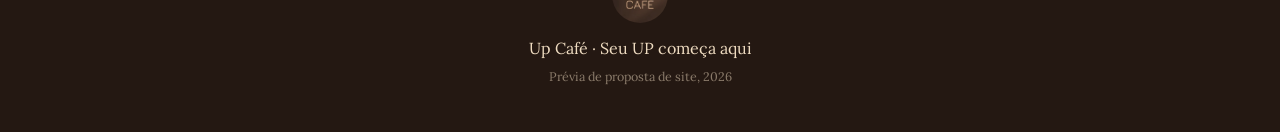
==== commit 1d6ee6e5: "Desempenho no celular, carrossel sem tremor, play/pause e nova viagem do logo - vídeos e fotos recom" ====
--- a/index.html
+++ b/index.html
@@ -6,14 +6,16 @@
 <title>Up Café · Seu UP começa aqui</title>
 <meta name="description" content="Up Café: café na hora, croissants, doces da casa, almoço e um jardim para ficar.">
 <meta name="theme-color" content="#3b2a22">
-<link rel="icon" href="assets/img/logo.jpg">
+<link rel="icon" type="image/png" sizes="48x48" href="assets/img/favicon-48.png">
+<link rel="icon" type="image/png" sizes="32x32" href="assets/img/favicon-32.png">
+<link rel="icon" type="image/png" sizes="256x256" href="assets/img/favicon.png">
+<link rel="apple-touch-icon" href="assets/img/apple-touch-icon.png">
 <link rel="preconnect" href="https://fonts.googleapis.com">
 <link rel="preconnect" href="https://fonts.gstatic.com" crossorigin>
 <link href="https://fonts.googleapis.com/css2?family=Lora:ital,wght@0,400;0,500;1,400&family=Oranienbaum&display=swap" rel="stylesheet">
 <link rel="stylesheet" href="css/style.css">
 </head>
 <body>
-<div class="backdrop" aria-hidden="true"></div>
 <svg width="0" height="0" style="position:absolute" aria-hidden="true"><defs><clipPath id="heroClip" clipPathUnits="objectBoundingBox"><path d="M0 0H1V.93C.86 .985 .72 1 .55 .975C.38 .95 .2 .9 0 .955Z"/></clipPath></defs></svg>
 
 <div class="site">
@@ -24,7 +26,7 @@
       <a href="#fresquinho">Fresquinho</a>
       <a href="#momentos">Momentos</a>
     </nav>
-    <a href="#topo" class="logo" aria-label="Up Café, início"><img src="assets/img/logo.jpg" alt="Up Café"></a>
+    <a href="#topo" class="logo" aria-label="Up Café, início"><img src="assets/img/logo-256.webp" alt="Up Café"></a>
     <nav class="links right">
       <a href="#espaco">Espaço</a>
       <a href="#visite">Horários</a>
@@ -46,13 +48,13 @@
     <!-- HERO -->
     <section class="hero">
       <div class="mosaic">
-        <img src="assets/img/brownie.jpg" alt="">
-        <img src="assets/img/croissants.jpg" alt="">
-        <img src="assets/img/waffle.jpg" alt="">
-        <img src="assets/img/banana.jpg" alt="">
+        <img src="assets/img/brownie-900.webp" srcset="assets/img/brownie-480.webp 480w, assets/img/brownie-900.webp 900w" sizes="(max-width:900px) 50vw, 25vw" alt="" decoding="async">
+        <img src="assets/img/croissants-900.webp" srcset="assets/img/croissants-480.webp 480w, assets/img/croissants-900.webp 900w" sizes="(max-width:900px) 50vw, 25vw" alt="" decoding="async">
+        <img src="assets/img/waffle-900.webp" srcset="assets/img/waffle-480.webp 480w, assets/img/waffle-900.webp 900w" sizes="(max-width:900px) 50vw, 25vw" alt="" decoding="async">
+        <img src="assets/img/banana-900.webp" srcset="assets/img/banana-480.webp 480w, assets/img/banana-900.webp 900w" sizes="(max-width:900px) 50vw, 25vw" alt="" decoding="async">
       </div>
       <div class="paper hero-card">
-        <img class="seal" src="assets/img/logo.jpg" alt="">
+        <img class="seal" src="assets/img/logo-256.webp" alt="">
         <h1>Seu UP começa aqui</h1>
         <i class="rule" aria-hidden="true"></i>
         <p>Café na hora, croissants quentes e um jardim para ficar mais um pouco.</p>
@@ -62,9 +64,7 @@
 
     <!-- O QUE NOS FAZ ESPECIAIS -->
     <section class="specials">
-      <video class="specials-bg" autoplay muted loop playsinline preload="metadata" poster="assets/video/espaco.jpg">
-        <source src="assets/video/espaco.mp4" type="video/mp4">
-      </video>
+      <video class="specials-bg" muted loop playsinline preload="none" poster="assets/video/espaco.webp" data-src="assets/video/espaco.mp4" data-src-m="assets/video/espaco-m.mp4"></video>
       <div class="specials-in">
         <h2 class="title big">O que nos<br>faz especiais</h2>
         <ul class="icons">
@@ -97,19 +97,19 @@
       <h2 class="title">Nossos destaques</h2>
       <div class="pairs">
         <div class="pair">
-          <img src="assets/img/croissants.jpg" alt="Croissants recheados" loading="lazy">
+          <img src="assets/img/croissants-900.webp" srcset="assets/img/croissants-480.webp 480w, assets/img/croissants-900.webp 900w" sizes="(max-width:560px) 92vw, 280px" alt="Croissants recheados" width="270" height="270" loading="lazy" decoding="async">
           <div class="paper tile"><h3>Croissants recheados</h3><p>Ovos mexidos com bacon, frango com folhas, tomate confit com queijo. Todos na massa folhada do dia.</p></div>
         </div>
         <div class="pair">
-          <img src="assets/img/banana.jpg" alt="Croissant de banana com doce de leite" loading="lazy">
+          <img src="assets/img/banana-900.webp" srcset="assets/img/banana-480.webp 480w, assets/img/banana-900.webp 900w" sizes="(max-width:560px) 92vw, 280px" alt="Croissant de banana com doce de leite" width="270" height="270" loading="lazy" decoding="async">
           <div class="paper tile"><h3>Croissant de banana</h3><p>Banana com canela, queijo derretido e fios de doce de leite por cima.</p></div>
         </div>
         <div class="pair flip">
-          <img src="assets/img/waffle.jpg" alt="Waffle de morango com chocolate" loading="lazy">
+          <img src="assets/img/waffle-900.webp" srcset="assets/img/waffle-480.webp 480w, assets/img/waffle-900.webp 900w" sizes="(max-width:560px) 92vw, 280px" alt="Waffle de morango com chocolate" width="270" height="270" loading="lazy" decoding="async">
           <div class="paper tile"><h3>Waffle de morango</h3><p>Camadas de morango fresco, creme de chocolate e lascas de chocolate ao leite.</p></div>
         </div>
         <div class="pair flip">
-          <img src="assets/img/brownie.jpg" alt="Brownie com sorvete" loading="lazy">
+          <img src="assets/img/brownie-900.webp" srcset="assets/img/brownie-480.webp 480w, assets/img/brownie-900.webp 900w" sizes="(max-width:560px) 92vw, 280px" alt="Brownie com sorvete" width="270" height="270" loading="lazy" decoding="async">
           <div class="paper tile"><h3>Brownie com sorvete</h3><p>Brownie úmido, servido com uma bola de sorvete de creme derretendo por cima.</p></div>
         </div>
       </div>
@@ -122,32 +122,35 @@
 
       <div class="bake">
         <span class="ghost g1">Croissant</span>
-        <img class="disc d1" src="assets/img/banana.jpg" alt="Croissant de banana" loading="lazy">
+        <img class="disc d1" src="assets/img/banana-900.webp" srcset="assets/img/banana-480.webp 480w, assets/img/banana-900.webp 900w" sizes="(max-width:700px) 56vw, 320px" width="320" height="320" decoding="async" alt="Croissant de banana" loading="lazy">
         <svg class="orbit o1" viewBox="0 0 700 420" aria-hidden="true">
           <ellipse cx="350" cy="215" rx="330" ry="150" transform="rotate(-8 350 215)"/>
           <path id="arc1" d="M240 335C330 385 470 390 590 340" fill="none" stroke="none"/>
           <text><textPath href="#arc1" startOffset="4%">Banana, canela e doce de leite</textPath></text>
         </svg>
+        <p class="cap">Banana, canela e doce de leite</p>
       </div>
 
       <div class="bake rev">
         <span class="ghost g2">Waffle</span>
-        <img class="disc d2" src="assets/img/waffle.jpg" alt="Waffle de morango" loading="lazy">
+        <img class="disc d2" src="assets/img/waffle-900.webp" srcset="assets/img/waffle-480.webp 480w, assets/img/waffle-900.webp 900w" sizes="(max-width:700px) 56vw, 320px" width="320" height="320" decoding="async" alt="Waffle de morango" loading="lazy">
         <svg class="orbit o2" viewBox="0 0 700 420" aria-hidden="true">
           <ellipse cx="350" cy="215" rx="330" ry="150" transform="rotate(8 350 215)"/>
           <path id="arc2" d="M110 340C230 390 370 385 460 335" fill="none" stroke="none"/>
           <text><textPath href="#arc2" startOffset="6%">Morango e chocolate ao leite</textPath></text>
         </svg>
+        <p class="cap">Morango e chocolate ao leite</p>
       </div>
 
       <div class="bake">
         <span class="ghost g3">Brownie</span>
-        <img class="disc d3" src="assets/img/brownie.jpg" alt="Brownie com sorvete" loading="lazy">
+        <img class="disc d3" src="assets/img/brownie-900.webp" srcset="assets/img/brownie-480.webp 480w, assets/img/brownie-900.webp 900w" sizes="(max-width:700px) 56vw, 320px" width="320" height="320" decoding="async" alt="Brownie com sorvete" loading="lazy">
         <svg class="orbit o3" viewBox="0 0 700 420" aria-hidden="true">
           <ellipse cx="350" cy="215" rx="330" ry="150" transform="rotate(-8 350 215)"/>
           <path id="arc3" d="M240 335C330 385 470 390 590 340" fill="none" stroke="none"/>
           <text><textPath href="#arc3" startOffset="4%">Com sorvete de creme</textPath></text>
         </svg>
+        <p class="cap">Com sorvete de creme</p>
       </div>
     </section>
 
@@ -155,25 +158,27 @@
     <section class="moments" id="momentos">
       <h2 class="title">Por dentro do Up</h2>
       <p class="sub">Um pouco do que acontece no balcão, nas mesas e no jardim.</p>
-      <div class="strip" id="strip">
-        <figure class="clip"><div class="frame"><video muted loop playsinline preload="none" data-src="assets/video/espresso.mp4" poster="assets/video/espresso.jpg"></video></div><div class="bar"><i></i></div><figcaption>O café na xícara</figcaption></figure>
-        <figure class="clip"><div class="frame"><video muted loop playsinline preload="none" data-src="assets/video/irish.mp4" poster="assets/video/irish.jpg"></video></div><div class="bar"><i></i></div><figcaption>Receitas de balcão</figcaption></figure>
-        <figure class="clip"><div class="frame"><video muted loop playsinline preload="none" data-src="assets/video/trabalho.mp4" poster="assets/video/trabalho.jpg"></video></div><div class="bar"><i></i></div><figcaption>Trabalhe com sabor</figcaption></figure>
-        <figure class="clip"><div class="frame"><video muted loop playsinline preload="none" data-src="assets/video/jardim.mp4" poster="assets/video/jardim.jpg"></video></div><div class="bar"><i></i></div><figcaption>O jardim</figcaption></figure>
-        <figure class="clip"><div class="frame"><video muted loop playsinline preload="none" data-src="assets/video/copo.mp4" poster="assets/video/copo.jpg"></video></div><div class="bar"><i></i></div><figcaption>Detalhes do balcão</figcaption></figure>
+      <div class="strip" id="strip" tabindex="0" role="region" aria-roledescription="carrossel" aria-label="Vídeos do Up Café">
+        <figure class="clip"><div class="frame"><video muted loop playsinline preload="none" data-src="assets/video/espresso.mp4" poster="assets/video/espresso.webp"></video></div><div class="bar"><i></i></div><figcaption>O café na xícara</figcaption></figure>
+        <figure class="clip"><div class="frame"><video muted loop playsinline preload="none" data-src="assets/video/irish.mp4" poster="assets/video/irish.webp"></video></div><div class="bar"><i></i></div><figcaption>Receitas de balcão</figcaption></figure>
+        <figure class="clip"><div class="frame"><video muted loop playsinline preload="none" data-src="assets/video/trabalho.mp4" poster="assets/video/trabalho.webp"></video></div><div class="bar"><i></i></div><figcaption>Trabalhe com sabor</figcaption></figure>
+        <figure class="clip"><div class="frame"><video muted loop playsinline preload="none" data-src="assets/video/jardim.mp4" poster="assets/video/jardim.webp"></video></div><div class="bar"><i></i></div><figcaption>O jardim</figcaption></figure>
+        <figure class="clip"><div class="frame"><video muted loop playsinline preload="none" data-src="assets/video/copo.mp4" poster="assets/video/copo.webp"></video></div><div class="bar"><i></i></div><figcaption>Detalhes do balcão</figcaption></figure>
       </div>
       <div class="arrows">
         <button id="prev" aria-label="Anterior">‹</button>
+        <button id="pp" class="pp" aria-label="Pausar vídeos" aria-pressed="false">
+          <svg class="ic-pause" viewBox="0 0 24 24" aria-hidden="true"><rect x="6" y="5" width="4.2" height="14" rx="1"/><rect x="13.8" y="5" width="4.2" height="14" rx="1"/></svg>
+          <svg class="ic-play" viewBox="0 0 24 24" aria-hidden="true"><path d="M8 5.2v13.6a.6.6 0 0 0 .9.5l11-6.8a.6.6 0 0 0 0-1L8.9 4.7a.6.6 0 0 0-.9.5z"/></svg>
+        </button>
+        <button id="next" aria-label="Próximo">›</button>
         <span class="count" id="count">1 / 5</span>
-        <button id="next" aria-label="Próximo">›</button>
       </div>
     </section>
 
     <!-- ESPAÇO -->
     <section class="space" id="espaco">
-      <video autoplay muted loop playsinline preload="metadata" poster="assets/video/jardim.jpg" class="space-bg">
-        <source src="assets/video/jardim.mp4" type="video/mp4">
-      </video>
+      <video class="space-bg" muted loop playsinline preload="none" poster="assets/video/jardim.webp" data-src="assets/video/jardim.mp4" data-src-m="assets/video/jardim-m.mp4"></video>
       <div class="paper space-card">
         <h2>Um lugar para ficar</h2>
         <p>Teto de madeira com iluminação linear, luz baixa e quente por dentro. Do lado de fora, o jardim com guarda-sóis e cadeiras laranja.</p>
@@ -190,7 +195,7 @@
           <li data-d="0" class="off"><span>Domingo</span><b>Fechado</b></li>
         </ul>
         <div class="paper where">
-          <img class="seal2" src="assets/img/logo.jpg" alt="">
+          <img class="seal2" src="assets/img/logo-256.webp" alt="">
           <h3>Como chegar</h3>
           <i class="rule" aria-hidden="true"></i>
           <p id="openText">—</p>
@@ -201,13 +206,13 @@
   </main>
 
   <footer class="footer">
-    <img src="assets/img/logo.jpg" alt="">
+    <img src="assets/img/logo-256.webp" alt="">
     <p>Up Café · Seu UP começa aqui</p>
     <small>Prévia de proposta de site, <span id="year"></span></small>
   </footer>
 </div>
 
-<a class="fly" id="fly" href="#topo" aria-label="Up Café, início"><img src="assets/img/logo.jpg" alt=""></a>
+<a class="fly" id="fly" href="#topo" aria-label="Up Café, início"><img src="assets/img/logo-256.webp" alt=""></a>
 
 <script src="js/main.js"></script>
 </body>
--- a/css/style.css
+++ b/css/style.css
@@ -12,15 +12,14 @@
   --body:'Lora',Georgia,serif;
 }
 *{box-sizing:border-box;margin:0;padding:0}
-html{scroll-behavior:smooth;scroll-padding-top:90px}
+html{scroll-behavior:smooth;scroll-padding-top:90px;-webkit-text-size-adjust:100%}
+a,button{-webkit-tap-highlight-color:transparent}
 body{background:var(--deep);color:var(--cream);font-family:var(--body);font-size:1rem;line-height:1.65;overflow-x:hidden}
 img,video{display:block;max-width:100%}
 a{color:inherit;text-decoration:none}
 button{font:inherit;color:inherit;background:none;border:0;cursor:pointer}
 ul{list-style:none}
 
-/* fundo desfocado atrás da moldura */
-.backdrop{position:fixed;inset:-40px;z-index:-1;background:url(../assets/video/jardim.jpg) center/cover;filter:blur(38px) brightness(.35) saturate(.8)}
 
 /* moldura do site */
 .site{overflow:clip;background:var(--deep)}
@@ -51,7 +50,7 @@
 .links a.navcta:hover{background:var(--cream);color:var(--ink);border-color:var(--cream)}
 .logo{position:relative;display:block}
 .logo img{width:64px;height:64px;border-radius:50%;visibility:hidden}
-.fly{position:fixed;left:0;top:0;z-index:30;display:block;border-radius:50%;will-change:transform;opacity:0}
+.fly{position:fixed;left:0;top:0;z-index:30;display:block;width:84px;height:84px;border-radius:50%;transform-origin:center;will-change:transform;opacity:0}
 .fly img{display:block;width:100%;height:100%;border-radius:50%}
 .burger{display:none;justify-self:end;width:44px;height:44px;position:relative}
 .burger i{position:absolute;left:8px;right:8px;height:2px;background:var(--cream);border-radius:2px;transition:.3s}
@@ -80,35 +79,36 @@
 /* especiais */
 .specials{position:relative;z-index:1;margin-top:clamp(-120px,-8vw,-50px);padding:clamp(150px,17vw,230px) clamp(20px,5vw,80px) 0;overflow:hidden;min-height:760px;display:flex;align-items:center;padding-bottom:0}
 .specials-bg{position:absolute;inset:0;width:100%;height:100%;object-fit:cover}
-.specials::before{content:"";position:absolute;inset:0;z-index:1;background:linear-gradient(180deg,rgba(36,24,18,.2),rgba(36,24,18,.5) 55%,var(--deep))}
-.specials-in{position:relative;z-index:2;width:min(1100px,100%);margin:0 auto;padding-bottom:110px}
-.title.big{text-align:left;font-size:clamp(2.2rem,5.6vw,4.4rem);letter-spacing:.1em;line-height:1.12;max-width:760px}
-.icons{display:grid;grid-template-columns:repeat(4,1fr);margin-top:clamp(50px,7vw,90px);border-top:1px solid rgba(239,220,193,.35)}
-.icons li{position:relative;padding:34px 24px 6px;border-right:1px solid rgba(239,220,193,.2);transition:background .4s}
-.icons li:first-child{padding-left:0}
-.icons li:last-child{border-right:0}
-.icons li:hover{background:rgba(239,220,193,.05)}
-.icons li:first-child:hover{background:linear-gradient(90deg,transparent,rgba(239,220,193,.05) 30%)}
-.ring{display:grid;place-items:center;width:84px;height:84px;margin-bottom:26px;border:1.5px solid var(--cream);border-radius:50%;transition:transform .4s,background .4s}
-.ring svg{width:38px;height:38px;fill:none;stroke:var(--cream);stroke-width:2;stroke-linecap:round;stroke-linejoin:round}
-.icons li:hover .ring{background:var(--cream);transform:translateY(-4px)}
+.specials::before{content:"";position:absolute;inset:0;z-index:1;background:linear-gradient(180deg,rgba(36,24,18,.3),rgba(36,24,18,.6) 55%,var(--deep))}
+.specials-in{position:relative;z-index:2;width:min(1100px,100%);margin:0 auto;padding-bottom:120px}
+.title.big{text-align:left;font-size:clamp(2.2rem,5.2vw,4.2rem);letter-spacing:.1em;line-height:1.12;max-width:760px}
+.icons{display:grid;grid-template-columns:repeat(4,1fr);gap:clamp(18px,2.6vw,36px);margin-top:clamp(50px,7vw,90px)}
+.icons li{position:relative;padding-top:34px;transition:transform .5s cubic-bezier(.2,.7,.2,1)}
+.icons li::before,.icons li::after{content:"";position:absolute;left:0;top:0;height:1px;width:100%}
+.icons li::before{background:rgba(239,220,193,.35)}
+.icons li::after{height:2px;top:-.5px;background:var(--caramel);transform:scaleX(.16);transform-origin:left;transition:transform .7s cubic-bezier(.2,.7,.2,1)}
+.icons li:hover{transform:translateY(-8px)}
+.icons li:hover::after{transform:scaleX(1)}
+.ring{display:grid;place-items:center;width:72px;height:72px;margin-bottom:24px;border:1px solid rgba(239,220,193,.7);border-radius:50%;transition:background .45s,border-color .45s}
+.ring svg{width:32px;height:32px;fill:none;stroke:var(--cream);stroke-width:1.8;stroke-linecap:round;stroke-linejoin:round;transition:stroke .45s}
+.icons li:hover .ring{background:var(--cream);border-color:var(--cream)}
 .icons li:hover .ring svg{stroke:var(--ink)}
-.icons b{display:block;font-family:var(--display);font-weight:400;font-size:1.35rem;letter-spacing:.03em;line-height:1.2}
-.icons small{display:block;font-size:.88rem;opacity:.78;max-width:210px;margin-top:8px;line-height:1.55}
+.icons b{display:block;font-family:var(--display);font-weight:400;text-transform:uppercase;letter-spacing:.1em;font-size:1.12rem;line-height:1.25}
+.icons small{display:block;font-size:.9rem;opacity:.8;max-width:210px;margin-top:10px;line-height:1.55}
 
 /* destaques */
-.featured{background:var(--deep);padding:80px clamp(20px,5vw,80px) 90px;text-align:center}
+.featured{content-visibility:auto;contain-intrinsic-size:auto 1100px;background:var(--deep);padding:80px clamp(20px,5vw,80px) 90px;text-align:center}
 .pairs{display:grid;grid-template-columns:1fr 1fr;max-width:1080px;margin:50px auto 56px;text-align:left}
 .pair{display:grid;grid-template-columns:1fr 1fr}
 .pair.flip{direction:rtl}
 .pair.flip>*{direction:ltr}
 .pair img{width:100%;aspect-ratio:1;object-fit:cover}
-.tile{aspect-ratio:1;display:flex;flex-direction:column;justify-content:center;padding:clamp(14px,2.4vw,32px)}
-.tile h3{font-family:var(--display);font-weight:400;text-transform:uppercase;letter-spacing:.06em;font-size:clamp(1rem,1.7vw,1.35rem);line-height:1.2;margin-bottom:12px}
+.tile{--pad:clamp(14px,2.4vw,32px);--reach:46px;position:relative;z-index:2;aspect-ratio:1;display:flex;flex-direction:column;justify-content:center;padding:var(--pad)}
+.tile h3{position:relative;font-family:var(--display);font-weight:400;text-transform:uppercase;letter-spacing:.06em;font-size:clamp(1rem,1.7vw,1.35rem);line-height:1.2;margin-bottom:24px}
 .tile p{font-size:clamp(.78rem,1.05vw,.92rem);line-height:1.55}
 
 /* fresquinho */
-.fresh{background:var(--mocha);padding:90px clamp(20px,5vw,80px) 70px;overflow:hidden}
+.fresh{content-visibility:auto;contain-intrinsic-size:auto 1500px;background:var(--mocha);padding:90px clamp(20px,5vw,80px) 70px;overflow:hidden}
 .bake{position:relative;max-width:1000px;height:clamp(300px,42vw,430px);margin:20px auto 0}
 .ghost{position:absolute;top:50%;transform:translateY(-50%);font-family:var(--display);text-transform:uppercase;font-size:clamp(3.2rem,10.5vw,8.6rem);line-height:1;letter-spacing:.02em;color:rgba(239,220,193,.3);white-space:nowrap;user-select:none}
 .g1{right:0}.g2{left:0}.g3{right:0}
@@ -123,13 +123,13 @@
 /* momentos */
 .moments{background:var(--deep);padding:90px 0 80px;overflow:hidden}
 .sub{text-align:center;opacity:.75;margin-top:14px;padding:0 20px}
-.strip{--w:clamp(220px,24vw,310px);display:flex;gap:clamp(18px,3vw,44px);overflow-x:auto;scroll-snap-type:x mandatory;padding:50px calc(50vw - var(--w)/2) 24px;scrollbar-width:none;cursor:grab;user-select:none;-webkit-user-select:none}
-.strip::-webkit-scrollbar{display:none}
-.strip.drag{cursor:grabbing;scroll-snap-type:none}
-.clip{flex:0 0 var(--w);scroll-snap-align:center;transform:perspective(1100px) translateZ(0) rotateY(calc(var(--o,0) * -26deg)) scale(calc(1 - var(--d,1) * .14));opacity:calc(1 - var(--d,1) * .5);filter:grayscale(1) sepia(.35);backface-visibility:hidden;will-change:transform,opacity;outline:1px solid transparent;transition:filter .6s}
-.clip.on{filter:none}
+.strip{--w:clamp(220px,24vw,310px);position:relative;height:calc(var(--w) * 14 / 9 + 104px);margin-top:26px;touch-action:pan-y;cursor:grab;-webkit-user-select:none;user-select:none;outline:none}
+.strip.drag{cursor:grabbing}
+.strip:focus-visible{outline:1px dashed rgba(239,220,193,.5);outline-offset:6px}
+.clip{position:absolute;left:50%;top:0;width:var(--w);margin-left:calc(var(--w) / -2);backface-visibility:hidden;will-change:transform,opacity;transition:filter .5s}
+.clip:not(.on){filter:grayscale(1) sepia(.35)}
 .frame{position:relative;aspect-ratio:9/14;border-radius:4px;overflow:hidden;background:var(--choc);box-shadow:0 30px 60px -24px rgba(0,0,0,.75)}
-.frame video{width:100%;height:100%;object-fit:cover;pointer-events:none;transform:scale(1.06)}
+.frame video{width:100%;height:100%;object-fit:cover;pointer-events:none}
 /* cantos de enquadramento */
 .frame::before{content:"";position:absolute;inset:12px;z-index:2;pointer-events:none;opacity:0;transform:scale(1.08);transition:opacity .5s,transform .6s cubic-bezier(.2,.7,.2,1);
   --c:var(--cream);--t:1.5px;--l:22px;
@@ -147,11 +147,18 @@
 .bar{height:2px;margin-top:16px;background:rgba(239,220,193,.2);overflow:hidden;opacity:0;transition:opacity .4s}
 .bar i{display:block;height:100%;width:calc(var(--p,0) * 100%);background:var(--orange)}
 .clip.on .bar{opacity:1}
-.clip figcaption{margin-top:12px;text-align:center;font-family:var(--display);font-size:1.3rem;letter-spacing:.04em;opacity:calc(1 - var(--d,1) * 1.6);transform:translateY(calc(var(--d,1) * 10px))}
+.clip figcaption{margin-top:12px;text-align:center;font-family:var(--display);font-size:1.3rem;letter-spacing:.04em;opacity:0;transition:opacity .45s}
+.clip.on figcaption{opacity:1}
 .arrows{display:flex;align-items:center;justify-content:center;gap:16px;margin-top:14px}
 .arrows button{width:48px;height:48px;border-radius:50%;background:var(--cream);color:var(--ink);font-size:1.5rem;line-height:1;padding-bottom:3px;transition:background .25s}
 .arrows button:hover{background:var(--caramel);color:var(--paper)}
-.count{font-family:var(--display);letter-spacing:.16em;min-width:70px;text-align:center}
+.count{font-family:var(--display);letter-spacing:.16em;min-width:70px;text-align:center;margin-left:8px}
+.arrows .pp{background:var(--caramel);color:var(--paper)}
+.arrows .pp:hover{background:var(--caramel-d)}
+.pp svg{width:18px;height:18px;fill:currentColor;display:block;margin:auto}
+.pp .ic-play{display:none}
+.pp[aria-pressed="true"] .ic-pause{display:none}
+.pp[aria-pressed="true"] .ic-play{display:block}
 
 /* espaço */
 .space{position:relative;min-height:min(80vh,640px);display:grid;place-items:center;padding:80px 20px;overflow:hidden}
@@ -163,7 +170,7 @@
 
 /* visite */
 .visit{position:relative;isolation:isolate;overflow:hidden;background:var(--choc);padding:clamp(90px,10vw,140px) clamp(20px,5vw,80px)}
-.visit::before{content:"";position:absolute;inset:-20px;z-index:-2;background:url(../assets/video/espaco_50.jpg) center/cover;filter:blur(5px) saturate(.8);opacity:.4}
+.visit::before{content:"";position:absolute;inset:-20px;z-index:-2;background:url(../assets/video/espaco_50.webp) center/cover;filter:blur(5px) saturate(.8);opacity:.4}
 .visit::after{content:"";position:absolute;inset:0;z-index:-1;background:linear-gradient(180deg,var(--choc) 0%,rgba(59,42,34,.55) 35%,rgba(59,42,34,.75) 70%,var(--choc) 100%)}
 .visit-grid{display:grid;grid-template-columns:1.15fr 1fr;gap:clamp(40px,8vw,120px);max-width:1040px;margin:clamp(50px,6vw,80px) auto 0;align-items:center}
 .hours{border-top:1px solid rgba(239,220,193,.3)}
@@ -202,8 +209,7 @@
   .drawer.open{max-height:380px;border-bottom:1px solid rgba(239,220,193,.15)}
   .drawer a{padding:14px 28px;border-top:1px solid rgba(239,220,193,.1)}
   .mosaic{grid-template-columns:1fr 1fr;grid-template-rows:1fr 1fr}
-  .icons{grid-template-columns:1fr 1fr}
-  .icons li,.icons li:first-child{padding:28px 18px 28px 0;border-right:0;border-bottom:1px solid rgba(239,220,193,.2)}
+  .icons{grid-template-columns:1fr 1fr;gap:44px 22px}
     .pairs{grid-template-columns:1fr}
   .visit-grid{grid-template-columns:1fr}
 }
@@ -233,3 +239,53 @@
 .links a.navcta::before{right:14px;height:70%;opacity:.4}
 .btn:hover::before,.links a.navcta:hover::before{opacity:.95;transform:translateY(-50%) scale(1.12) rotate(-6deg)}
 .where .btn{padding-right:70px}
+
+/* botão transparente (Nossos destaques) */
+.featured .btn{background:transparent;color:var(--cream);box-shadow:none;border:1px solid rgba(239,220,193,.55);transition:background .35s,border-color .35s}
+.featured .btn:hover{background:rgba(239,220,193,.1);border-color:var(--cream)}
+
+/* linha simples do título até a foto */
+.tile h3::before{content:"";position:absolute;bottom:-12px;height:1px;background:var(--caramel);left:calc(-1 * var(--pad));right:0}
+.pair.flip .tile h3::before{left:0;right:calc(-1 * var(--pad))}
+@media (max-width:560px){.tile h3::before,.pair.flip .tile h3::before{display:none}}
+
+/* legenda simples (usada só no celular) */
+.cap{display:none}
+
+/* ===== celular e tablet pequeno ===== */
+@media (max-width:700px){
+  .nav::after{-webkit-backdrop-filter:blur(8px);backdrop-filter:blur(8px)}
+  .hero{min-height:max(640px,calc(100svh - 20px));padding:96px 16px 150px}
+  .hero-card{padding:58px 22px 30px}
+  .hero-card h1{font-size:clamp(1.7rem,8vw,2.2rem)}
+
+  /* destaques: foto mais baixa e texto compacto */
+  .pairs{margin:36px auto 40px}
+  .pair img{aspect-ratio:4/3}
+  .tile{padding:20px 22px 24px}
+
+  /* doces e massas: palavra em cima, foto embaixo, legenda simples */
+  .fresh{padding:70px 20px 50px}
+  .bake{height:auto;margin:34px auto 0;display:flex;flex-direction:column;align-items:center}
+  .ghost,.g1,.g2,.g3{position:static;transform:none;font-size:clamp(2.8rem,15.5vw,4.4rem);order:1;text-align:center}
+  .disc,.d1,.d2,.d3,.bake:hover .disc{position:relative;top:auto;left:auto;right:auto;transform:none;width:min(58vw,240px);margin-top:-14px;order:2}
+  .orbit{display:none}
+  .cap{display:block;order:3;margin-top:18px;font-style:italic;text-align:center;opacity:.9}
+
+  /* carrossel de vídeos mais leve */
+  .moments{padding:70px 0 60px}
+  .strip{--w:62vw}
+  .clip:not(.on){filter:none}
+  .space{min-height:560px;padding:60px 16px}
+  .visit{padding:70px 20px 80px}
+  .hours li{padding:24px 0}
+  .where{padding:62px 22px 34px}
+}
+@media (max-width:380px){
+  .links a.navcta{display:none}
+  .icons{gap:36px 16px}
+  .hours li b{font-size:1.35rem}
+}
+
+/* as proporções vêm do CSS, não dos atributos width/height das imagens */
+.disc,.pair img{height:auto}
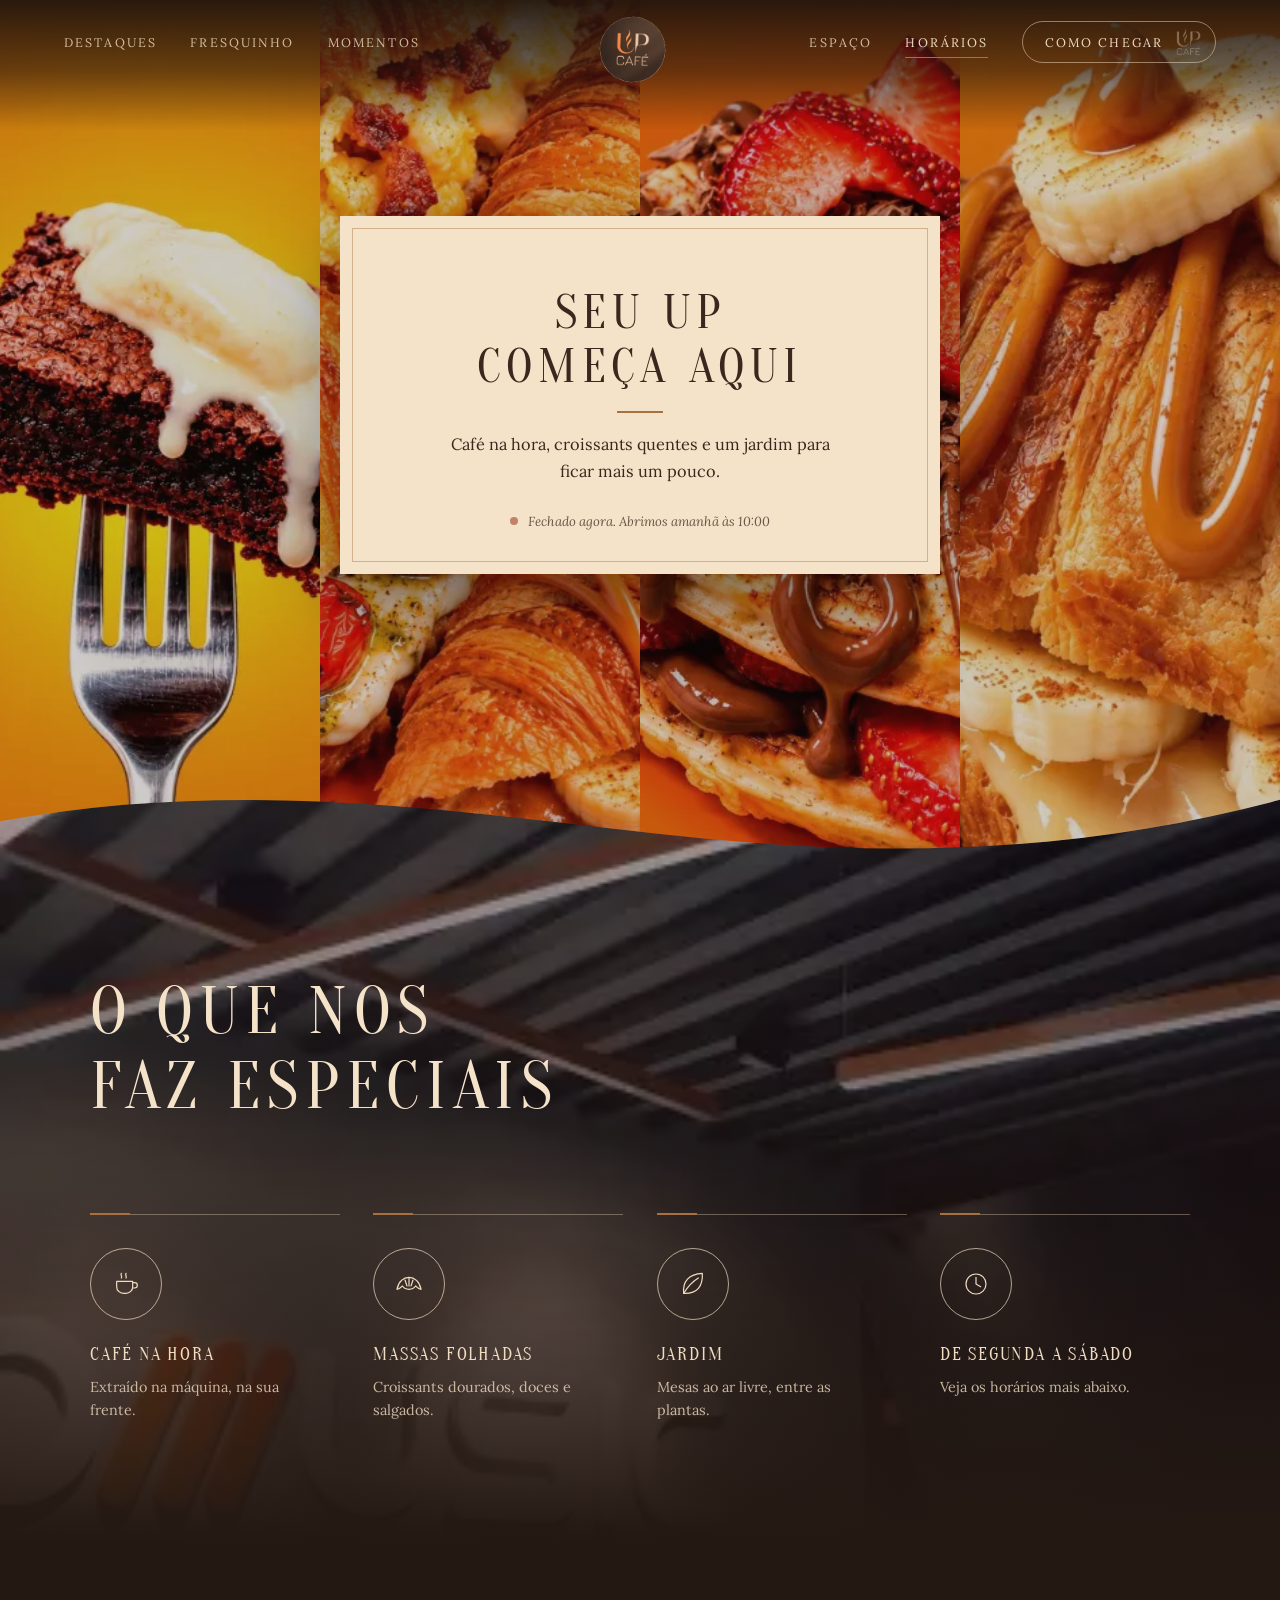
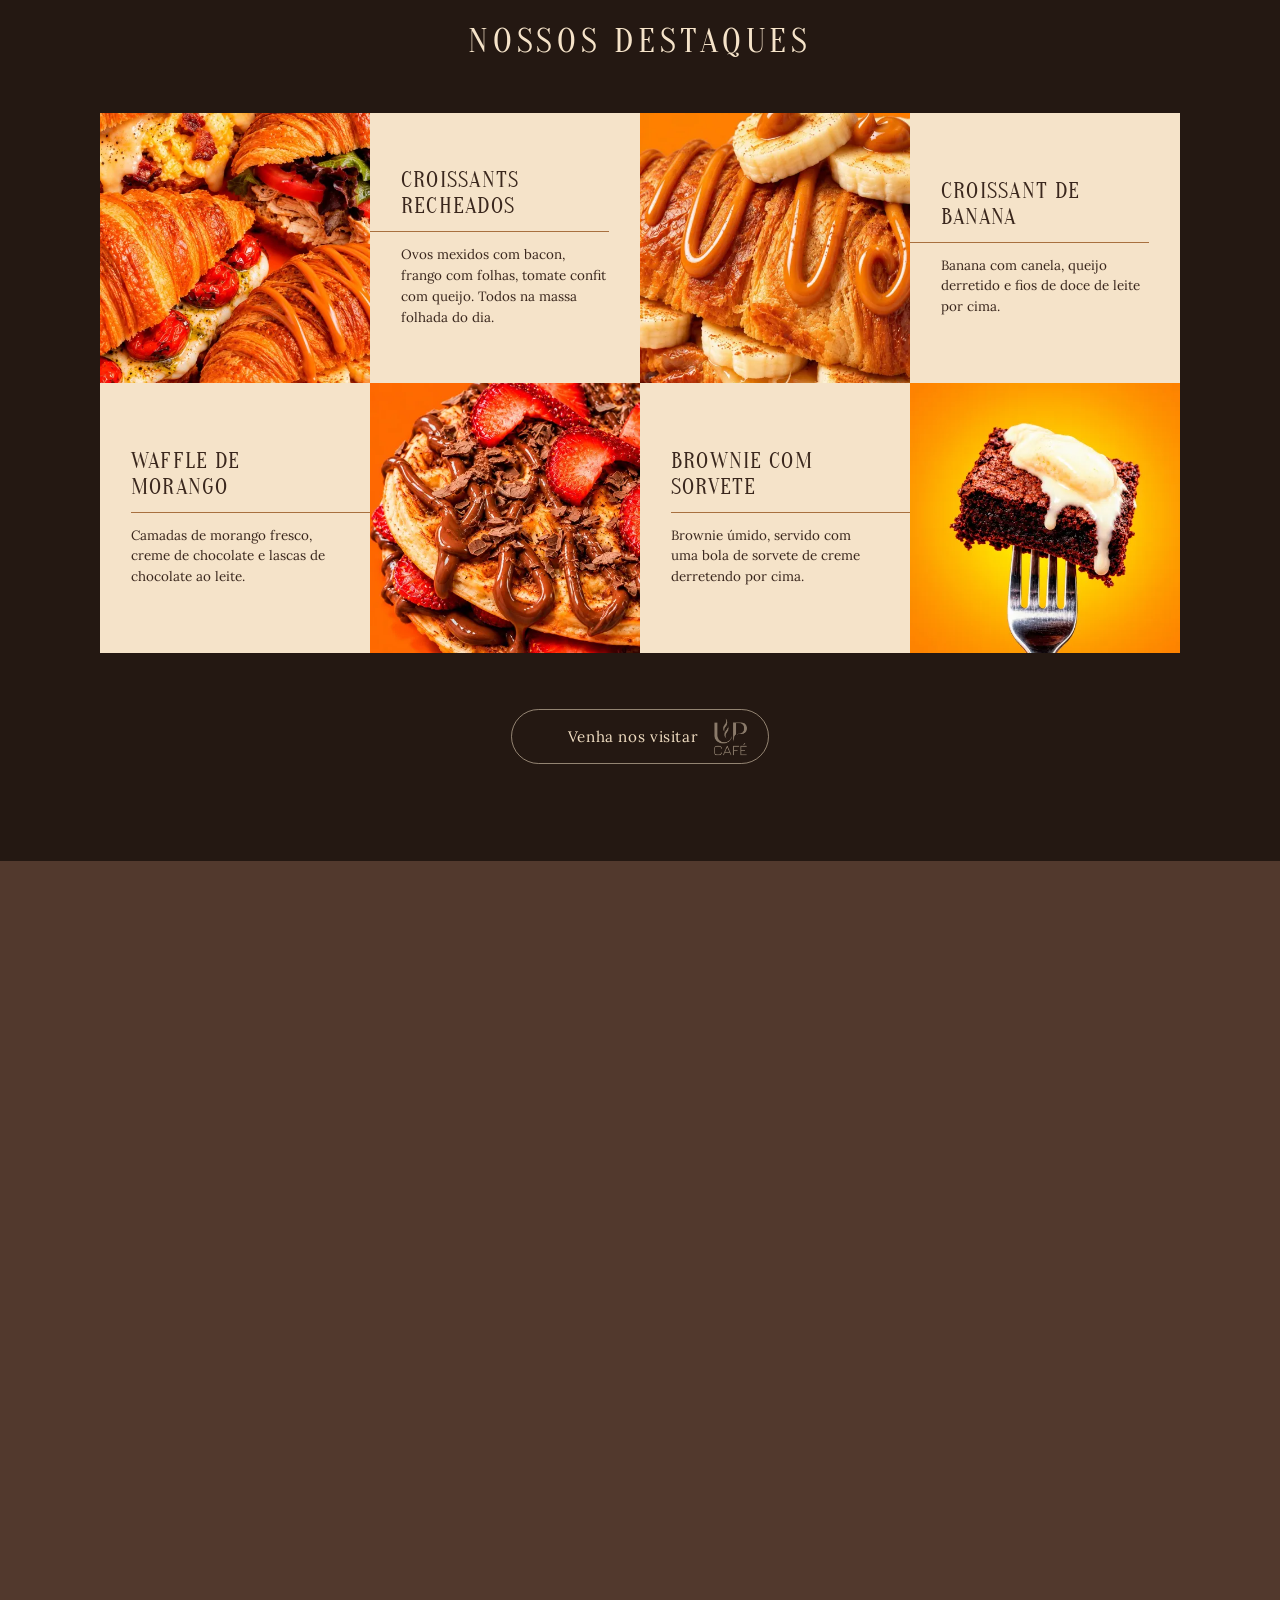
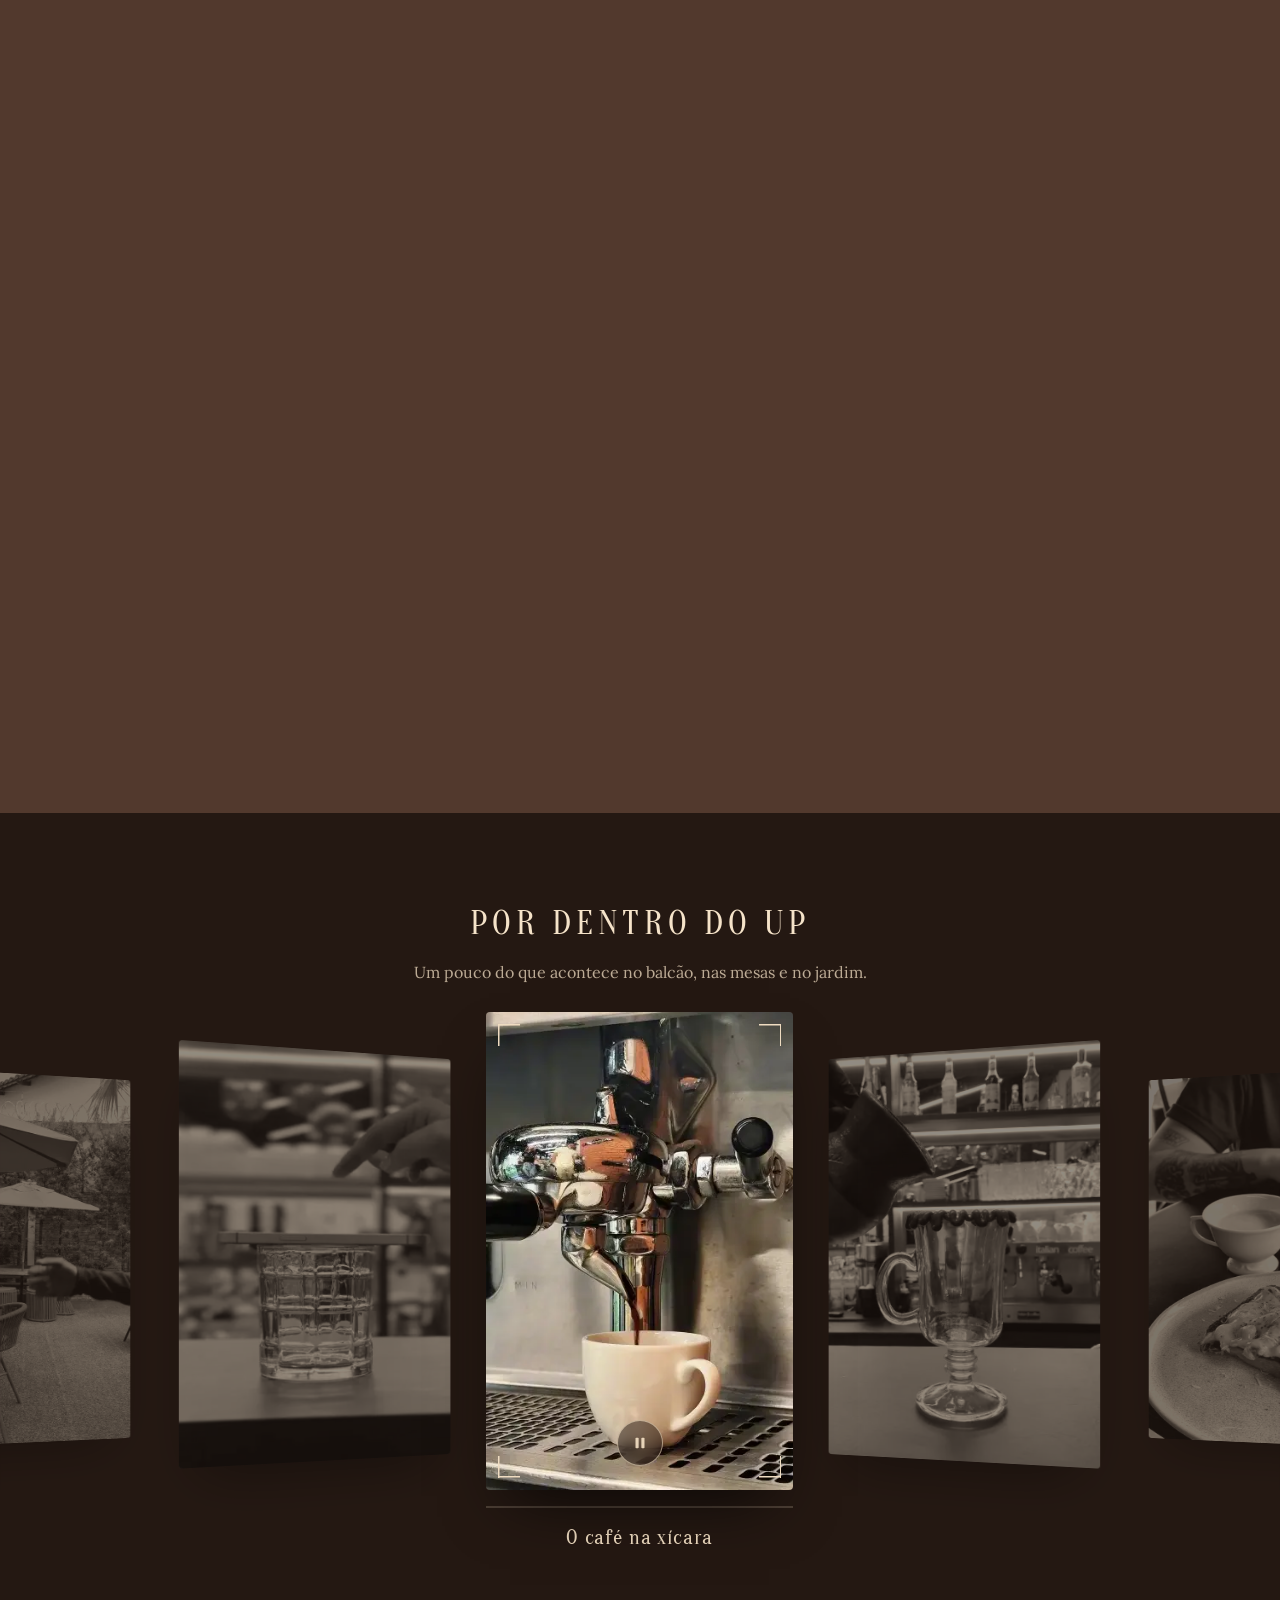
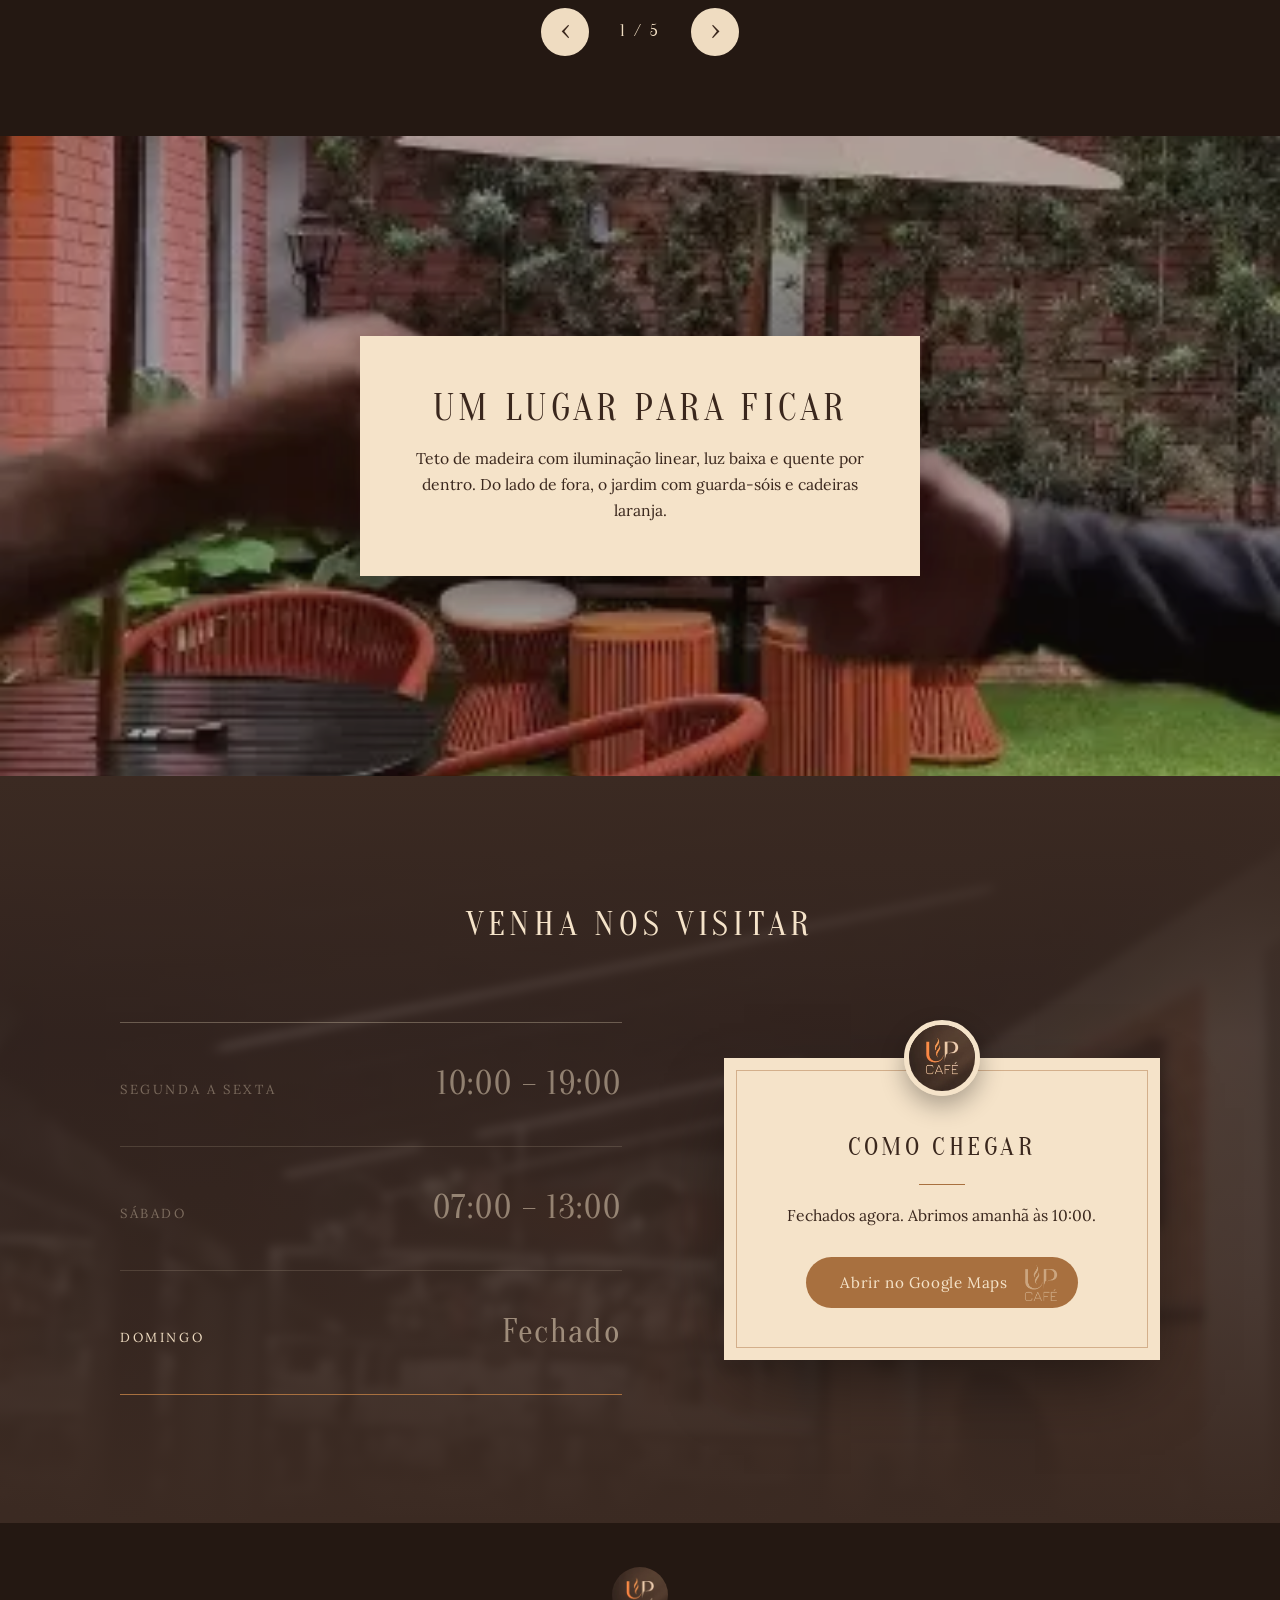
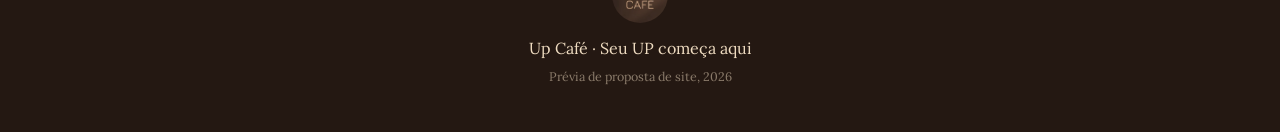
==== commit 7d9d104f: "Botão de play/pause dentro do vídeo e controles do carrossel centralizados Co-Authored-By: Claude So" ====
--- a/index.html
+++ b/index.html
@@ -159,7 +159,10 @@
       <h2 class="title">Por dentro do Up</h2>
       <p class="sub">Um pouco do que acontece no balcão, nas mesas e no jardim.</p>
       <div class="strip" id="strip" tabindex="0" role="region" aria-roledescription="carrossel" aria-label="Vídeos do Up Café">
-        <figure class="clip"><div class="frame"><video muted loop playsinline preload="none" data-src="assets/video/espresso.mp4" poster="assets/video/espresso.webp"></video></div><div class="bar"><i></i></div><figcaption>O café na xícara</figcaption></figure>
+        <figure class="clip"><div class="frame"><video muted loop playsinline preload="none" data-src="assets/video/espresso.mp4" poster="assets/video/espresso.webp"></video><button id="pp" class="pp" aria-label="Pausar vídeos" aria-pressed="false">
+          <svg class="ic-pause" viewBox="0 0 24 24" aria-hidden="true"><rect x="6" y="5" width="4.2" height="14" rx="1"/><rect x="13.8" y="5" width="4.2" height="14" rx="1"/></svg>
+          <svg class="ic-play" viewBox="0 0 24 24" aria-hidden="true"><path d="M8 5.2v13.6a.6.6 0 0 0 .9.5l11-6.8a.6.6 0 0 0 0-1L8.9 4.7a.6.6 0 0 0-.9.5z"/></svg>
+        </button></div><div class="bar"><i></i></div><figcaption>O café na xícara</figcaption></figure>
         <figure class="clip"><div class="frame"><video muted loop playsinline preload="none" data-src="assets/video/irish.mp4" poster="assets/video/irish.webp"></video></div><div class="bar"><i></i></div><figcaption>Receitas de balcão</figcaption></figure>
         <figure class="clip"><div class="frame"><video muted loop playsinline preload="none" data-src="assets/video/trabalho.mp4" poster="assets/video/trabalho.webp"></video></div><div class="bar"><i></i></div><figcaption>Trabalhe com sabor</figcaption></figure>
         <figure class="clip"><div class="frame"><video muted loop playsinline preload="none" data-src="assets/video/jardim.mp4" poster="assets/video/jardim.webp"></video></div><div class="bar"><i></i></div><figcaption>O jardim</figcaption></figure>
@@ -167,12 +170,8 @@
       </div>
       <div class="arrows">
         <button id="prev" aria-label="Anterior">‹</button>
-        <button id="pp" class="pp" aria-label="Pausar vídeos" aria-pressed="false">
-          <svg class="ic-pause" viewBox="0 0 24 24" aria-hidden="true"><rect x="6" y="5" width="4.2" height="14" rx="1"/><rect x="13.8" y="5" width="4.2" height="14" rx="1"/></svg>
-          <svg class="ic-play" viewBox="0 0 24 24" aria-hidden="true"><path d="M8 5.2v13.6a.6.6 0 0 0 .9.5l11-6.8a.6.6 0 0 0 0-1L8.9 4.7a.6.6 0 0 0-.9.5z"/></svg>
-        </button>
+        <span class="count" id="count">1 / 5</span>
         <button id="next" aria-label="Próximo">›</button>
-        <span class="count" id="count">1 / 5</span>
       </div>
     </section>
 
--- a/css/style.css
+++ b/css/style.css
@@ -152,9 +152,9 @@
 .arrows{display:flex;align-items:center;justify-content:center;gap:16px;margin-top:14px}
 .arrows button{width:48px;height:48px;border-radius:50%;background:var(--cream);color:var(--ink);font-size:1.5rem;line-height:1;padding-bottom:3px;transition:background .25s}
 .arrows button:hover{background:var(--caramel);color:var(--paper)}
-.count{font-family:var(--display);letter-spacing:.16em;min-width:70px;text-align:center;margin-left:8px}
-.arrows .pp{background:var(--caramel);color:var(--paper)}
-.arrows .pp:hover{background:var(--caramel-d)}
+.count{font-family:var(--display);letter-spacing:.16em;min-width:70px;text-align:center}
+.pp{position:absolute;z-index:3;left:50%;bottom:24px;width:46px;height:46px;margin-left:-23px;border-radius:50%;background:rgba(36,24,18,.55);border:1px solid rgba(239,220,193,.65);color:var(--cream);-webkit-backdrop-filter:blur(6px);backdrop-filter:blur(6px);opacity:.9;transition:background .3s,color .3s,opacity .3s,transform .3s}
+.pp:hover{background:var(--cream);color:var(--ink);opacity:1;transform:scale(1.06)}
 .pp svg{width:18px;height:18px;fill:currentColor;display:block;margin:auto}
 .pp .ic-play{display:none}
 .pp[aria-pressed="true"] .ic-pause{display:none}
